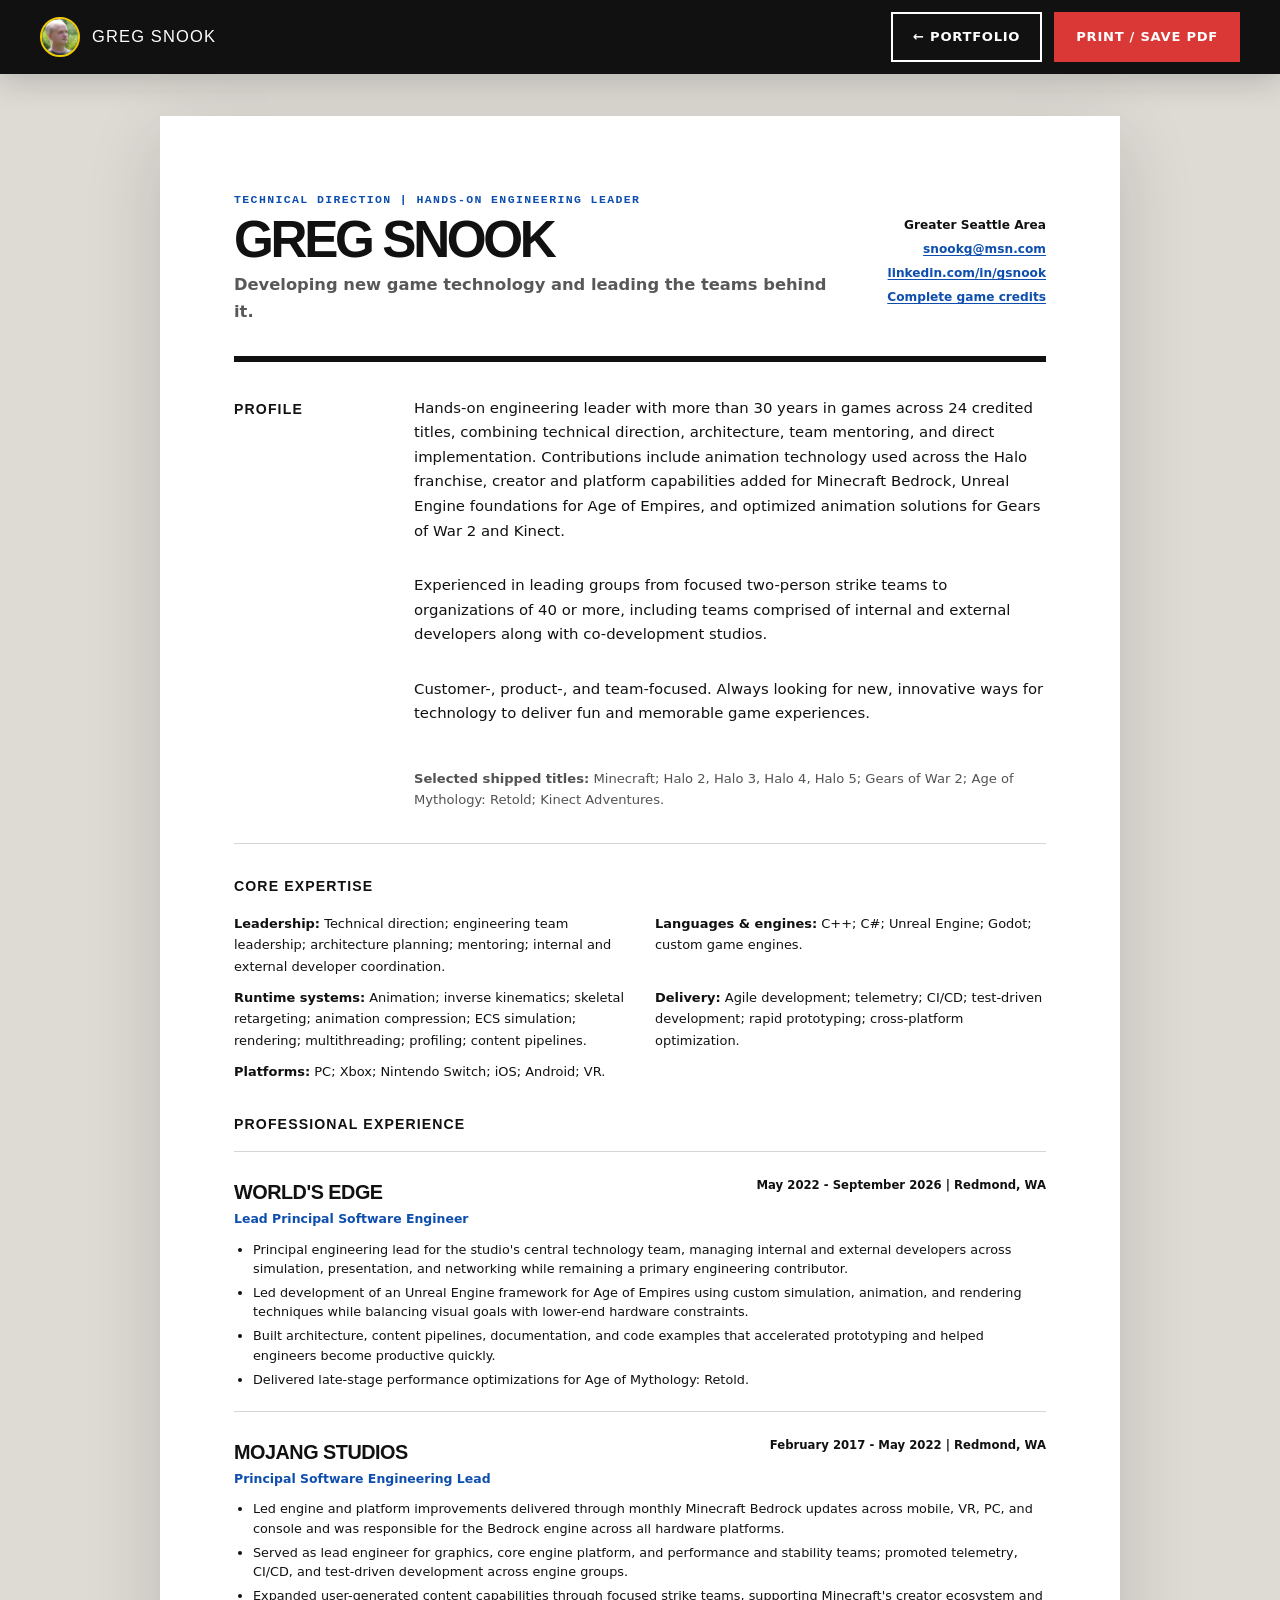
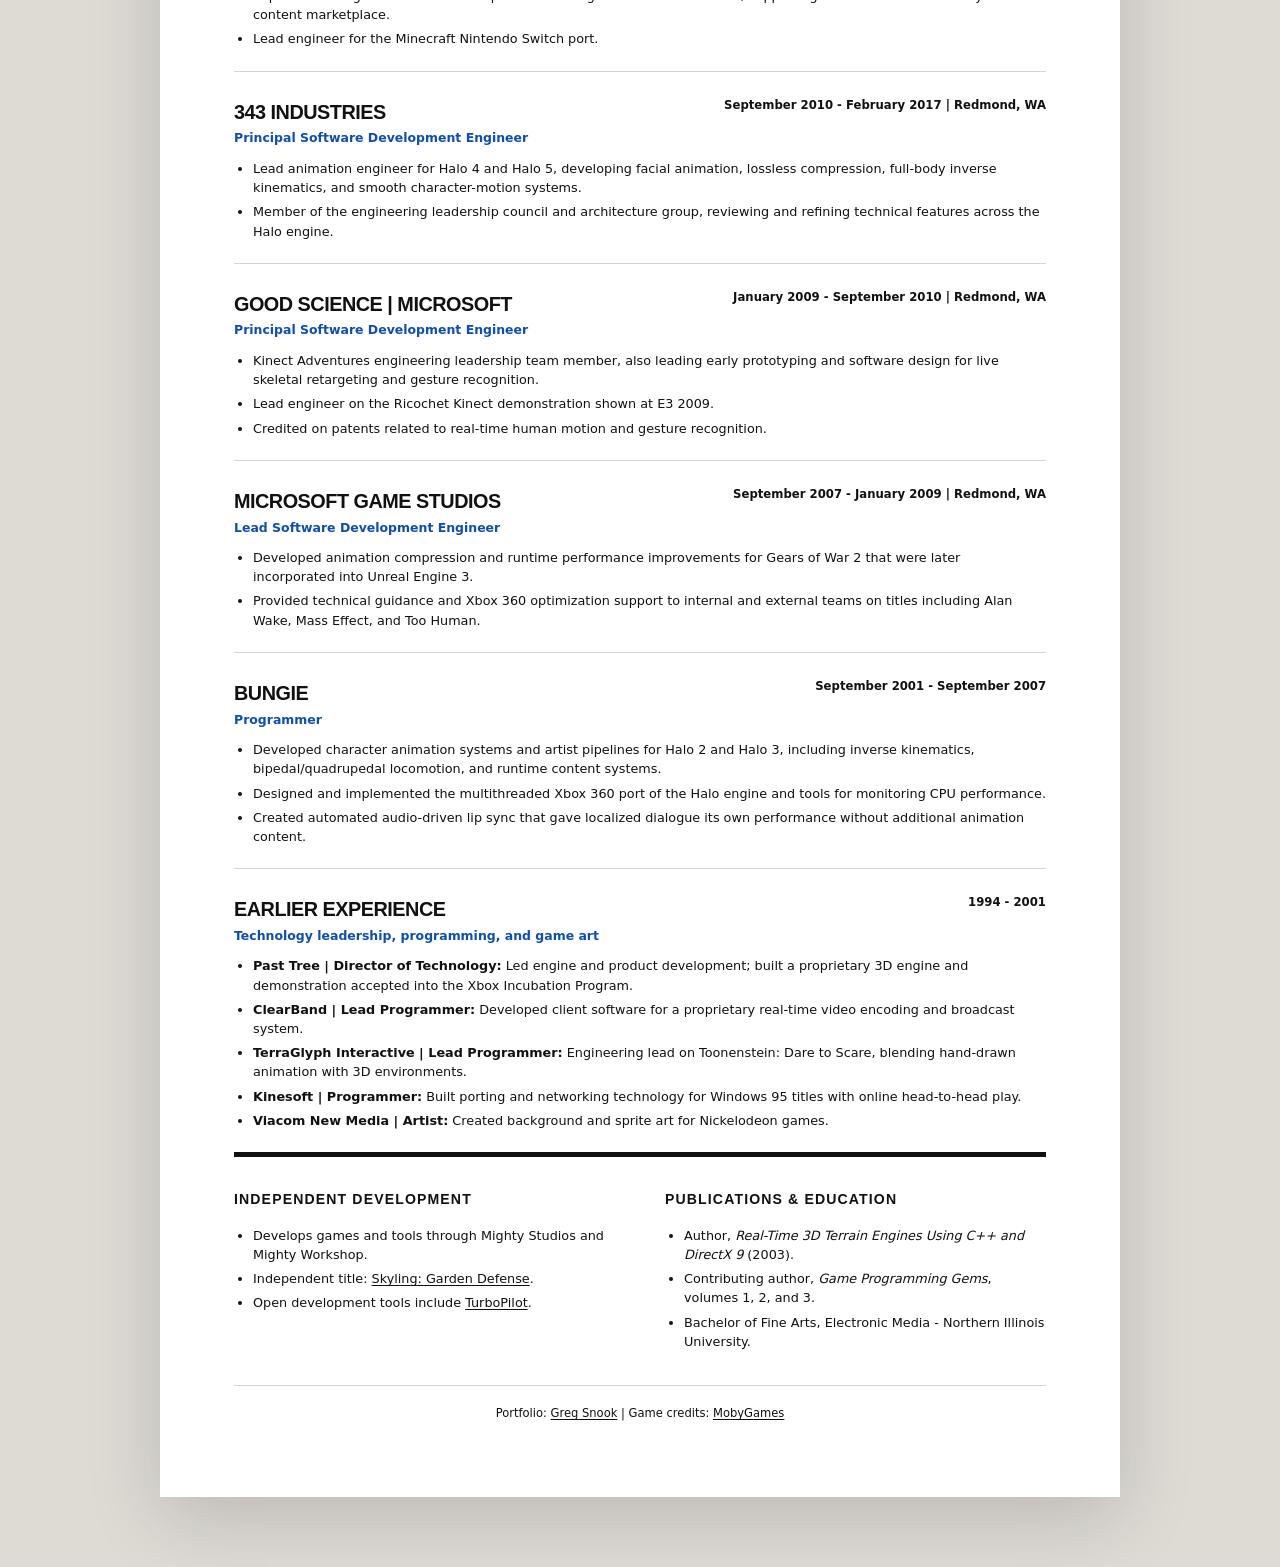
==== resume.html @ ca6e55ef "updated resume" ====
<!doctype html>
<html lang="en">
<head>
  <meta charset="utf-8">
  <meta name="viewport" content="width=device-width, initial-scale=1">
  <meta name="description" content="Resume for Greg Snook, a hands-on game technology leader specializing in technical direction, engine architecture, and cross-platform delivery.">
  <meta name="theme-color" content="#111111">
  <title>Resume | Greg Snook</title>
  <link rel="icon" href="assets/gs-mark.svg" type="image/svg+xml">
  <link rel="stylesheet" href="styles.css">
  <script src="site.js" defer></script>
</head>
<body class="resume-body">
  <a class="skip-link" href="#resume-content">Skip to resume</a>

  <header class="resume-toolbar">
    <div class="shell resume-toolbar-inner">
      <a class="brand" href="index.html" aria-label="Return to Greg Snook portfolio">
        <span class="brand-portrait" aria-hidden="true">
          <img src="assets/portrait.jpg" alt="" width="400" height="400">
        </span>
        <span class="brand-name">Greg Snook</span>
      </a>
      <div class="resume-toolbar-actions">
        <a class="button button-secondary" href="index.html">← Portfolio</a>
        <button class="button button-primary" type="button" data-print>Print / save PDF</button>
      </div>
    </div>
  </header>

  <main class="resume-document" id="resume-content">
    <header class="resume-header">
      <div>
        <p class="resume-kicker">Technical Direction | Hands-on Engineering Leader</p>
        <h1>Greg Snook</h1>
        <p class="resume-headline">Developing new game technology and leading the teams behind it.</p>
      </div>
      <address class="resume-contact">
        <span>Greater Seattle Area</span>
        <a href="mailto:snookg@msn.com">snookg@msn.com</a>
        <a href="https://www.linkedin.com/in/gsnook/">linkedin.com/in/gsnook</a>
        <a href="https://www.mobygames.com/person/115690/greg-snook/">Complete game credits</a>
      </address>
    </header>

    <section class="resume-summary" aria-labelledby="resume-summary-title">
      <h2 id="resume-summary-title">Profile</h2>
      <p>
        Hands-on engineering leader with more than 30 years in games across 24 credited titles,
        combining technical direction, architecture, team mentoring, and direct implementation.
        Contributions include animation technology used across the Halo franchise, creator and
        platform capabilities added for Minecraft Bedrock, Unreal Engine foundations for Age of Empires,
        and optimized animation solutions for Gears of War 2 and Kinect.
      </p>
      <p>
        Experienced in leading groups from focused two-person strike teams to organizations of 40 or more,
        including teams comprised of internal and external developers along with co-development studios.
      </p>
      <p>
        Customer-, product-, and team-focused. Always looking for new, innovative ways for technology
        to deliver fun and memorable game experiences.
      </p>
      <p class="resume-selected-titles">
        <strong>Selected shipped titles:</strong> Minecraft; Halo 2, Halo 3, Halo 4, Halo 5;
        Gears of War 2; Age of Mythology: Retold; Kinect Adventures.
      </p>
    </section>

    <section class="resume-section" aria-labelledby="resume-expertise-title">
      <h2 id="resume-expertise-title">Core expertise</h2>
      <div class="resume-expertise">
        <p><strong>Leadership:</strong> Technical direction; engineering team leadership; architecture planning; mentoring; internal and external developer coordination.</p>
        <p><strong>Languages &amp; engines:</strong> C++; C#; Unreal Engine; Godot; custom game engines.</p>
        <p><strong>Runtime systems:</strong> Animation; inverse kinematics; skeletal retargeting; animation compression; ECS simulation; rendering; multithreading; profiling; content pipelines.</p>
        <p><strong>Delivery:</strong> Agile development; telemetry; CI/CD; test-driven development; rapid prototyping; cross-platform optimization.</p>
        <p><strong>Platforms:</strong> PC; Xbox; Nintendo Switch; iOS; Android; VR.</p>
      </div>
    </section>

    <section class="resume-section" aria-labelledby="resume-experience-title">
      <h2 id="resume-experience-title">Professional experience</h2>

      <article class="resume-role">
        <header>
          <div>
            <h3>World's Edge</h3>
            <p>Lead Principal Software Engineer</p>
          </div>
          <p class="resume-role-date">May 2022 - September 2026 | Redmond, WA</p>
        </header>
        <ul>
          <li>Principal engineering lead for the studio's central technology team, managing internal and external developers across simulation, presentation, and networking while remaining a primary engineering contributor.</li>
          <li>Led development of an Unreal Engine framework for Age of Empires using custom simulation, animation, and rendering techniques while balancing visual goals with lower-end hardware constraints.</li>
          <li>Built architecture, content pipelines, documentation, and code examples that accelerated prototyping and helped engineers become productive quickly.</li>
          <li>Delivered late-stage performance optimizations for Age of Mythology: Retold.</li>
        </ul>
      </article>

      <article class="resume-role">
        <header>
          <div>
            <h3>Mojang Studios</h3>
            <p>Principal Software Engineering Lead</p>
          </div>
          <p class="resume-role-date">February 2017 - May 2022 | Redmond, WA</p>
        </header>
        <ul>
          <li>Led engine and platform improvements delivered through monthly Minecraft Bedrock updates across mobile, VR, PC, and console and was responsible for the Bedrock engine across all hardware platforms.</li>
          <li>Served as lead engineer for graphics, core engine platform, and performance and stability teams; promoted telemetry, CI/CD, and test-driven development across engine groups.</li>
          <li>Expanded user-generated content capabilities through focused strike teams, supporting Minecraft's creator ecosystem and content marketplace.</li>
          <li>Lead engineer for the Minecraft Nintendo Switch port.</li>
        </ul>
      </article>

      <article class="resume-role">
        <header>
          <div>
            <h3>343 Industries</h3>
            <p>Principal Software Development Engineer</p>
          </div>
          <p class="resume-role-date">September 2010 - February 2017 | Redmond, WA</p>
        </header>
        <ul>
          <li>Lead animation engineer for Halo 4 and Halo 5, developing facial animation, lossless compression, full-body inverse kinematics, and smooth character-motion systems.</li>
          <li>Member of the engineering leadership council and architecture group, reviewing and refining technical features across the Halo engine.</li>
        </ul>
      </article>

      <article class="resume-role">
        <header>
          <div>
            <h3>Good Science | Microsoft</h3>
            <p>Principal Software Development Engineer</p>
          </div>
          <p class="resume-role-date">January 2009 - September 2010 | Redmond, WA</p>
        </header>
        <ul>
          <li>Kinect Adventures engineering leadership team member, also leading early prototyping and software design for live skeletal retargeting and gesture recognition.</li>
          <li>Lead engineer on the Ricochet Kinect demonstration shown at E3 2009.</li>
          <li>Credited on patents related to real-time human motion and gesture recognition.</li>
        </ul>
      </article>

      <article class="resume-role">
        <header>
          <div>
            <h3>Microsoft Game Studios</h3>
            <p>Lead Software Development Engineer</p>
          </div>
          <p class="resume-role-date">September 2007 - January 2009 | Redmond, WA</p>
        </header>
        <ul>
          <li>Developed animation compression and runtime performance improvements for Gears of War 2 that were later incorporated into Unreal Engine 3.</li>
          <li>Provided technical guidance and Xbox 360 optimization support to internal and external teams on titles including Alan Wake, Mass Effect, and Too Human.</li>
        </ul>
      </article>

      <article class="resume-role">
        <header>
          <div>
            <h3>Bungie</h3>
            <p>Programmer</p>
          </div>
          <p class="resume-role-date">September 2001 - September 2007</p>
        </header>
        <ul>
          <li>Developed character animation systems and artist pipelines for Halo 2 and Halo 3, including inverse kinematics, bipedal/quadrupedal locomotion, and runtime content systems.</li>
          <li>Designed and implemented the multithreaded Xbox 360 port of the Halo engine and tools for monitoring CPU performance.</li>
          <li>Created automated audio-driven lip sync that gave localized dialogue its own performance without additional animation content.</li>
        </ul>
      </article>

      <article class="resume-role resume-role-compact">
        <header>
          <div>
            <h3>Earlier experience</h3>
            <p>Technology leadership, programming, and game art</p>
          </div>
          <p class="resume-role-date">1994 - 2001</p>
        </header>
        <ul>
          <li><strong>Past Tree | Director of Technology:</strong> Led engine and product development; built a proprietary 3D engine and demonstration accepted into the Xbox Incubation Program.</li>
          <li><strong>ClearBand | Lead Programmer:</strong> Developed client software for a proprietary real-time video encoding and broadcast system.</li>
          <li><strong>TerraGlyph Interactive | Lead Programmer:</strong> Engineering lead on Toonenstein: Dare to Scare, blending hand-drawn animation with 3D environments.</li>
          <li><strong>Kinesoft | Programmer:</strong> Built porting and networking technology for Windows 95 titles with online head-to-head play.</li>
          <li><strong>Viacom New Media | Artist:</strong> Created background and sprite art for Nickelodeon games.</li>
        </ul>
      </article>
    </section>

    <section class="resume-section resume-two-column" aria-label="Independent work, publications, and education">
      <div>
        <h2>Independent development</h2>
        <ul>
          <li>Develops games and tools through Mighty Studios and Mighty Workshop.</li>
          <li>Independent title: <a href="https://store.steampowered.com/app/577160/Skyling_Garden_Defense/">Skyling: Garden Defense</a>.</li>
          <li>Open development tools include <a href="https://github.com/mighty-studios/TurboPilot">TurboPilot</a>.</li>
        </ul>
      </div>
      <div>
        <h2>Publications &amp; education</h2>
        <ul>
          <li>Author, <cite>Real-Time 3D Terrain Engines Using C++ and DirectX 9</cite> (2003).</li>
          <li>Contributing author, <cite>Game Programming Gems</cite>, volumes 1, 2, and 3.</li>
          <li>Bachelor of Fine Arts, Electronic Media - Northern Illinois University.</li>
        </ul>
      </div>
    </section>

    <footer class="resume-footer">
      <p>Portfolio: <a href="index.html">Greg Snook</a> | Game credits: <a href="https://www.mobygames.com/person/115690/greg-snook/">MobyGames</a></p>
    </footer>
  </main>
</body>
</html>
---- styles.css ----
:root {
  --ink: #111111;
  --ink-soft: #292929;
  --paper: #f7f2e8;
  --paper-deep: #ece4d7;
  --white: #ffffff;
  --blue: #1769e0;
  --blue-deep: #0d4eae;
  --red: #d93836;
  --red-deep: #ad2228;
  --yellow: #f3c900;
  --line: rgba(17, 17, 17, 0.18);
  --line-light: rgba(255, 255, 255, 0.2);
  --shadow: 0 22px 70px rgba(17, 17, 17, 0.16);
  --radius-sm: 8px;
  --radius-md: 18px;
  --radius-lg: 30px;
  --shell: min(1200px, calc(100% - 40px));
  --font-display: "Arial Black", "Arial Narrow", Arial, sans-serif;
  --font-body: Inter, ui-sans-serif, system-ui, -apple-system, BlinkMacSystemFont, "Segoe UI", sans-serif;
  --font-mono: "Cascadia Code", "Fira Code", Consolas, "Courier New", monospace;
}

*,
*::before,
*::after {
  box-sizing: border-box;
}

html {
  scroll-behavior: smooth;
}

body {
  margin: 0;
  background: var(--paper);
  color: var(--ink);
  font-family: var(--font-body);
  font-size: 16px;
  line-height: 1.65;
  text-rendering: optimizeLegibility;
  -webkit-font-smoothing: antialiased;
}

section[id] {
  scroll-margin-top: 78px;
}

body::selection {
  background: var(--yellow);
  color: var(--ink);
}

img,
svg {
  display: block;
  max-width: 100%;
}

a {
  color: inherit;
  text-decoration-thickness: 0.08em;
  text-underline-offset: 0.18em;
}

button,
input,
textarea,
select {
  font: inherit;
}

button,
a {
  -webkit-tap-highlight-color: transparent;
}

:focus-visible {
  outline: 3px solid var(--yellow);
  outline-offset: 4px;
}

h1,
h2,
h3,
p {
  margin-top: 0;
}

h1,
h2,
h3 {
  text-wrap: balance;
}

.shell {
  width: var(--shell);
  margin-inline: auto;
}

.sr-only {
  position: absolute;
  width: 1px;
  height: 1px;
  padding: 0;
  margin: -1px;
  overflow: hidden;
  clip: rect(0, 0, 0, 0);
  white-space: nowrap;
  border: 0;
}

.skip-link {
  position: fixed;
  z-index: 1000;
  top: 12px;
  left: 12px;
  padding: 10px 16px;
  background: var(--yellow);
  color: var(--ink);
  font-weight: 800;
  transform: translateY(-160%);
  transition: transform 160ms ease;
}

.skip-link:focus {
  transform: translateY(0);
}

.site-header {
  position: sticky;
  z-index: 100;
  top: 0;
  border-bottom: 1px solid rgba(255, 255, 255, 0.12);
  background: rgba(17, 17, 17, 0.94);
  color: var(--white);
  backdrop-filter: blur(14px);
}

.header-inner,
.resume-toolbar-inner {
  min-height: 74px;
  display: flex;
  align-items: center;
  justify-content: space-between;
  gap: 28px;
}

.brand {
  display: inline-flex;
  align-items: center;
  gap: 12px;
  color: inherit;
  text-decoration: none;
}

.brand-portrait {
  width: 40px;
  height: 40px;
  overflow: hidden;
  border: 2px solid var(--yellow);
  border-radius: 50%;
  background: #456f37;
  flex: 0 0 auto;
}

.brand-portrait img {
  width: 100%;
  height: 100%;
  object-fit: cover;
  transform: scale(1.32);
  transform-origin: 62% 32%;
}

.brand-name {
  font-family: var(--font-display);
  font-size: 1.03rem;
  letter-spacing: 0.07em;
  text-transform: uppercase;
}

.site-nav {
  display: flex;
  align-items: center;
  gap: clamp(18px, 2.2vw, 32px);
}

.site-nav a {
  position: relative;
  color: rgba(255, 255, 255, 0.82);
  font-size: 0.81rem;
  font-weight: 800;
  letter-spacing: 0.05em;
  text-decoration: none;
  text-transform: uppercase;
}

.site-nav > a:not(.nav-contact)::after {
  position: absolute;
  right: 0;
  bottom: -7px;
  left: 0;
  height: 2px;
  background: var(--yellow);
  content: "";
  transform: scaleX(0);
  transform-origin: left;
  transition: transform 180ms ease;
}

.site-nav > a:hover {
  color: var(--white);
}

.site-nav > a:hover::after {
  transform: scaleX(1);
}

.site-nav .nav-contact {
  padding: 10px 14px;
  border: 2px solid var(--yellow);
  color: var(--white);
}

.site-nav .nav-contact:hover {
  background: var(--yellow);
  color: var(--ink);
}

.nav-toggle {
  display: none;
  width: 44px;
  height: 44px;
  padding: 10px;
  border: 0;
  background: transparent;
  color: var(--white);
  cursor: pointer;
  flex-direction: column;
  justify-content: center;
  gap: 5px;
}

.nav-toggle span:not(.sr-only) {
  display: block;
  width: 24px;
  height: 2px;
  background: currentColor;
  transition: transform 180ms ease, opacity 180ms ease;
}

.nav-toggle[aria-expanded="true"] span:nth-of-type(2) {
  transform: translateY(7px) rotate(45deg);
}

.nav-toggle[aria-expanded="true"] span:nth-of-type(3) {
  opacity: 0;
}

.nav-toggle[aria-expanded="true"] span:nth-of-type(4) {
  transform: translateY(-7px) rotate(-45deg);
}

.hero {
  position: relative;
  overflow: hidden;
  padding: clamp(76px, 9vw, 132px) 0 0;
  background: var(--paper);
}

.hero-grid {
  position: absolute;
  inset: 0;
  pointer-events: none;
  background-image:
    linear-gradient(rgba(17, 17, 17, 0.045) 1px, transparent 1px),
    linear-gradient(90deg, rgba(17, 17, 17, 0.045) 1px, transparent 1px);
  background-size: 40px 40px;
  mask-image: linear-gradient(to bottom, black 0%, black 64%, transparent 94%);
}

.hero::before {
  position: absolute;
  top: 64px;
  right: -90px;
  width: 300px;
  height: 300px;
  border: 56px solid var(--yellow);
  border-radius: 50%;
  content: "";
  opacity: 0.54;
  transform: rotate(-12deg);
}

.hero-layout {
  position: relative;
  display: grid;
  grid-template-columns: minmax(0, 1.02fr) minmax(430px, 0.98fr);
  align-items: center;
  gap: clamp(48px, 7vw, 100px);
}

.hero-copy {
  position: relative;
  z-index: 2;
}

.eyebrow,
.kicker {
  display: flex;
  align-items: center;
  gap: 11px;
  margin-bottom: 20px;
  font-size: 0.78rem;
  font-family: var(--font-mono);
  font-weight: 900;
  letter-spacing: 0.15em;
  line-height: 1.2;
  text-transform: uppercase;
}

.eyebrow span {
  width: 42px;
  height: 5px;
  background: linear-gradient(90deg, var(--red) 0 33%, var(--yellow) 33% 66%, var(--blue) 66%);
}

.hero h1 {
  max-width: 760px;
  margin-bottom: 27px;
  font-family: var(--font-body);
  font-size: clamp(2.45rem, 3.5vw, 3.7rem);
  font-weight: 780;
  letter-spacing: -0.035em;
  line-height: 1.06;
}

.hero-lede {
  max-width: 680px;
  margin-bottom: 33px;
  color: var(--ink-soft);
  font-size: clamp(1.05rem, 1.55vw, 1.3rem);
  line-height: 1.62;
}

.hero-actions,
.contact-actions,
.resume-toolbar-actions {
  display: flex;
  flex-wrap: wrap;
  gap: 12px;
}

.button {
  display: inline-flex;
  min-height: 50px;
  align-items: center;
  justify-content: center;
  gap: 12px;
  padding: 12px 20px;
  border: 2px solid transparent;
  border-radius: 0;
  font-size: 0.82rem;
  font-weight: 900;
  letter-spacing: 0.055em;
  line-height: 1.2;
  text-decoration: none;
  text-transform: uppercase;
  cursor: pointer;
  transition: transform 160ms ease, box-shadow 160ms ease, background-color 160ms ease, color 160ms ease;
}

.button:hover {
  transform: translateY(-3px);
}

.button-primary {
  background: var(--red);
  color: var(--white);
  box-shadow: 7px 7px 0 var(--ink);
}

.button-primary:hover {
  background: var(--red-deep);
  box-shadow: 4px 4px 0 var(--ink);
}

.button-secondary {
  border-color: var(--ink);
  background: transparent;
  color: var(--ink);
}

.button-secondary:hover {
  background: var(--ink);
  color: var(--white);
}

.button-dark {
  background: var(--ink);
  color: var(--white);
  box-shadow: 6px 6px 0 var(--yellow);
}

.button-dark:hover {
  background: var(--blue);
}

.button-yellow {
  background: var(--yellow);
  color: var(--ink);
  box-shadow: 6px 6px 0 var(--white);
}

.button-yellow:hover {
  background: var(--white);
}

.button-outline-light {
  border-color: var(--white);
  background: transparent;
  color: var(--white);
}

.button-outline-light:hover {
  background: var(--white);
  color: var(--ink);
}

.hero-focus {
  display: flex;
  align-items: center;
  gap: 10px;
  margin: 29px 0 0;
  color: rgba(17, 17, 17, 0.72);
  font-size: 0.84rem;
  font-weight: 700;
}

.status-dot {
  width: 10px;
  height: 10px;
  border: 2px solid var(--paper);
  border-radius: 50%;
  background: var(--blue);
  box-shadow: 0 0 0 2px var(--blue);
}

.hero-visual {
  position: relative;
  z-index: 1;
  filter: drop-shadow(24px 28px 0 rgba(23, 105, 224, 0.19));
}

.hero-collage {
  aspect-ratio: 16 / 9;
  overflow: hidden;
  border: 10px solid var(--ink);
  border-radius: 24px;
  background: var(--ink);
}

.hero-collage img {
  width: 100%;
  height: 100%;
  object-fit: cover;
}

.proof-grid {
  position: relative;
  display: grid;
  margin-top: clamp(70px, 9vw, 124px);
  border-top: 3px solid var(--ink);
  border-right: 1px solid var(--line);
  border-left: 1px solid var(--line);
  grid-template-columns: repeat(4, 1fr);
}

.proof-item {
  min-height: 150px;
  padding: 28px clamp(18px, 2.2vw, 32px);
  border-right: 1px solid var(--line);
  background: rgba(247, 242, 232, 0.86);
}

.proof-item:last-child {
  border-right: 0;
}

.proof-item strong {
  display: block;
  margin-bottom: 5px;
  font-family: var(--font-display);
  font-size: clamp(1.8rem, 3.1vw, 3rem);
  letter-spacing: -0.04em;
  line-height: 1.02;
}

.proof-item span {
  color: rgba(17, 17, 17, 0.63);
  font-size: 0.76rem;
  font-weight: 900;
  letter-spacing: 0.11em;
  text-transform: uppercase;
}

.franchise-strip {
  overflow: hidden;
  border-top: 1px solid var(--line-light);
  border-bottom: 1px solid var(--line-light);
  background: var(--ink);
  color: var(--white);
}

.franchise-strip .shell {
  display: grid;
  min-height: 112px;
  grid-template-columns: 180px 1fr;
  align-items: center;
  gap: 34px;
}

.franchise-strip p {
  margin: 0;
  color: rgba(255, 255, 255, 0.53);
  font-size: 0.72rem;
  font-weight: 900;
  letter-spacing: 0.14em;
  text-transform: uppercase;
}

.franchise-list {
  display: flex;
  flex-wrap: wrap;
  align-items: center;
  justify-content: space-between;
  gap: 18px 28px;
}

.franchise-list span {
  position: relative;
  font-family: var(--font-display);
  font-size: clamp(1.08rem, 1.8vw, 1.55rem);
  letter-spacing: -0.025em;
  line-height: 1;
  text-transform: uppercase;
}

.franchise-list span:not(:last-child)::after {
  position: absolute;
  top: 50%;
  right: -18px;
  width: 7px;
  height: 7px;
  background: var(--yellow);
  content: "";
  transform: translate(50%, -50%) rotate(45deg);
}

.title-gallery {
  padding: clamp(78px, 9vw, 124px) 0;
  background: var(--white);
}

.gallery-heading {
  display: grid;
  margin-bottom: 42px;
  grid-template-columns: minmax(0, 1fr) minmax(280px, 0.7fr);
  align-items: end;
  column-gap: clamp(40px, 8vw, 110px);
  row-gap: 18px;
}

.gallery-heading .kicker {
  grid-column: 1 / -1;
  margin-bottom: 0;
}

.gallery-heading h2 {
  margin-bottom: 0;
  font-family: var(--font-body);
  font-size: clamp(2.2rem, 3.6vw, 3.65rem);
  font-weight: 820;
  letter-spacing: -0.045em;
  line-height: 1.04;
}

.gallery-heading > p {
  margin-bottom: 4px;
  color: rgba(17, 17, 17, 0.66);
  font-size: 0.98rem;
}

.credit-grid {
  display: grid;
  grid-template-columns: repeat(12, minmax(0, 1fr));
  gap: 20px;
}

.credit-card {
  --card-accent: var(--blue);
  grid-column: span 3;
  border-top: 6px solid var(--card-accent);
  background: var(--ink);
  color: var(--white);
}

.credit-card:nth-child(1),
.credit-card:nth-child(2) {
  grid-column: span 6;
}

.credit-card:nth-child(1),
.credit-card:nth-child(4) {
  --card-accent: var(--red);
}

.credit-card:nth-child(2),
.credit-card:nth-child(5) {
  --card-accent: var(--yellow);
}

.credit-card-button {
  display: block;
  width: 100%;
  height: 100%;
  padding: 0;
  border: 0;
  background: transparent;
  color: inherit;
  font: inherit;
  text-align: left;
  cursor: pointer;
}

.credit-image {
  position: relative;
  display: block;
  aspect-ratio: 16 / 9;
  overflow: hidden;
  background: var(--ink-soft);
}

.credit-image img {
  width: 100%;
  height: 100%;
  object-fit: cover;
  transition: transform 260ms ease, filter 260ms ease, opacity 220ms ease;
}

.credit-video {
  position: absolute;
  z-index: 1;
  inset: 0;
  width: 100%;
  height: 100%;
  border: 0;
  background: var(--ink);
  filter: saturate(0.9) contrast(1.04) brightness(0.9);
  object-fit: cover;
  opacity: 0;
  pointer-events: none;
  transition: opacity 240ms ease;
}

.credit-image::after {
  position: absolute;
  z-index: 2;
  right: 0;
  bottom: 0;
  left: 0;
  height: 64%;
  background: linear-gradient(to top, rgba(8, 11, 15, 0.92), transparent);
  content: "";
  pointer-events: none;
}

.credit-card.is-previewing .credit-video {
  opacity: 1;
}

.credit-index {
  position: absolute;
  z-index: 4;
  top: 14px;
  left: 14px;
  min-width: 34px;
  padding: 5px 8px;
  background: var(--card-accent);
  color: var(--ink);
  font-family: var(--font-mono);
  font-size: 0.67rem;
  font-weight: 900;
  text-align: center;
}

.credit-motion {
  position: absolute;
  z-index: 4;
  top: 14px;
  right: 14px;
  display: none;
  align-items: center;
  gap: 7px;
  padding: 6px 9px;
  background: rgba(17, 17, 17, 0.82);
  color: var(--white);
  font-family: var(--font-mono);
  font-size: 0.58rem;
  font-weight: 900;
  letter-spacing: 0.08em;
  line-height: 1;
  text-transform: uppercase;
}

.credit-highlights {
  position: absolute;
  z-index: 3;
  right: 12px;
  bottom: 12px;
  left: 12px;
  display: flex;
  align-items: flex-end;
  flex-wrap: wrap;
  gap: 6px;
  pointer-events: none;
}

.credit-highlights > span {
  padding: 5px 7px;
  border-left: 3px solid var(--card-accent);
  background: rgba(17, 17, 17, 0.84);
  color: var(--white);
  font-family: var(--font-mono);
  font-size: 0.53rem;
  font-weight: 900;
  letter-spacing: 0.055em;
  line-height: 1.25;
  text-transform: uppercase;
}

.has-motion-previews .credit-motion {
  display: flex;
}

.credit-motion > span {
  width: 7px;
  height: 7px;
  border-radius: 50%;
  background: var(--card-accent);
}

.credit-card.is-previewing .credit-motion > span {
  animation: preview-pulse 1.4s ease-in-out infinite;
}

.credit-card.preview-unavailable .credit-motion {
  display: none;
}

@keyframes preview-pulse {
  50% {
    opacity: 0.4;
    transform: scale(0.65);
  }
}

.credit-card:hover .credit-image img {
  filter: saturate(1.08);
  transform: scale(1.025);
}

.credit-card-button:focus-visible {
  outline: 4px solid var(--yellow);
  outline-offset: 4px;
}

.credit-caption {
  display: block;
  min-height: 126px;
  padding: 20px 22px 22px;
}

.credit-caption::after {
  display: block;
  width: fit-content;
  margin-top: 16px;
  padding-top: 7px;
  border-top: 2px solid var(--card-accent);
  color: rgba(255, 255, 255, 0.82);
  content: "View project details";
  font-family: var(--font-mono);
  font-size: 0.59rem;
  font-weight: 900;
  letter-spacing: 0.08em;
  line-height: 1;
  text-transform: uppercase;
}

.credit-title {
  display: block;
  margin-bottom: 7px;
  font-family: var(--font-body);
  font-size: clamp(1.25rem, 2vw, 1.75rem);
  font-weight: 820;
  letter-spacing: -0.035em;
  line-height: 1.08;
}

.credit-role {
  display: block;
  color: rgba(255, 255, 255, 0.66);
  font-size: 0.77rem;
  font-weight: 700;
  line-height: 1.45;
}

.media-note {
  max-width: 920px;
  margin: 30px 0 0;
  color: rgba(17, 17, 17, 0.56);
  font-size: 0.72rem;
  line-height: 1.55;
}

html.dialog-open {
  overflow: hidden;
}

.project-dialog {
  --dialog-accent: var(--blue);
  width: min(1040px, calc(100vw - 32px));
  max-width: none;
  max-height: calc(100dvh - 32px);
  margin: auto;
  padding: 0;
  border: 0;
  background: var(--white);
  color: var(--ink);
  box-shadow: 0 28px 90px rgba(0, 0, 0, 0.4);
  overflow: auto;
}

.project-dialog[data-accent="red"] {
  --dialog-accent: var(--red);
}

.project-dialog[data-accent="yellow"] {
  --dialog-accent: var(--yellow);
}

.project-dialog::backdrop {
  background: rgba(8, 11, 15, 0.82);
  backdrop-filter: blur(5px);
}

.project-dialog-panel {
  min-height: 100%;
  border-top: 8px solid var(--dialog-accent);
}

.project-dialog-header {
  position: sticky;
  z-index: 2;
  top: 0;
  display: flex;
  padding: 27px 30px 24px;
  border-bottom: 1px solid var(--line);
  background: rgba(255, 255, 255, 0.96);
  align-items: flex-start;
  justify-content: space-between;
  gap: 24px;
  backdrop-filter: blur(10px);
}

.project-dialog-kicker {
  margin: 0 0 7px;
  color: rgba(17, 17, 17, 0.56);
  font-family: var(--font-mono);
  font-size: 0.66rem;
  font-weight: 900;
  letter-spacing: 0.1em;
  line-height: 1.25;
  text-transform: uppercase;
}

.project-dialog h2 {
  margin: 0;
  font-family: var(--font-body);
  font-size: clamp(1.85rem, 4vw, 3rem);
  font-weight: 850;
  letter-spacing: -0.045em;
  line-height: 0.98;
}

.project-dialog-close {
  display: grid;
  width: 44px;
  height: 44px;
  padding: 0;
  border: 2px solid var(--ink);
  background: var(--ink);
  color: var(--white);
  font: inherit;
  flex: 0 0 auto;
  cursor: pointer;
  place-items: center;
}

.project-dialog-close span {
  display: block;
  margin-top: -3px;
  font-size: 2rem;
  font-weight: 400;
  line-height: 1;
}

.project-dialog-close:hover {
  border-color: var(--dialog-accent);
  background: var(--dialog-accent);
  color: var(--ink);
}

.project-dialog-close:focus-visible {
  outline: 4px solid var(--blue);
  outline-offset: 3px;
}

.project-dialog-layout {
  display: grid;
  padding: 34px 30px 38px;
  grid-template-columns: minmax(240px, 0.72fr) minmax(0, 1.28fr);
  gap: clamp(30px, 5vw, 58px);
}

.project-dialog-context img {
  display: block;
  width: 100%;
  height: auto;
  border-bottom: 5px solid var(--dialog-accent);
  aspect-ratio: 16 / 9;
  object-fit: cover;
}

.project-dialog-facts {
  margin: 0;
}

.project-dialog-facts > div {
  display: grid;
  padding: 12px 0;
  border-bottom: 1px solid var(--line);
  grid-template-columns: 82px 1fr;
  gap: 14px;
}

.project-dialog-facts dt {
  color: rgba(17, 17, 17, 0.52);
  font-family: var(--font-mono);
  font-size: 0.63rem;
  font-weight: 900;
  letter-spacing: 0.07em;
  text-transform: uppercase;
}

.project-dialog-facts dd {
  margin: 0;
  font-size: 0.82rem;
  font-weight: 750;
  line-height: 1.4;
}

.project-dialog-summary {
  margin: 0 0 28px;
  font-size: clamp(1.05rem, 1.7vw, 1.27rem);
  font-weight: 650;
  line-height: 1.55;
}

.project-dialog-copy h3 {
  margin: 0 0 13px;
  font-family: var(--font-mono);
  font-size: 0.68rem;
  font-weight: 900;
  letter-spacing: 0.1em;
  text-transform: uppercase;
}

.project-dialog-copy ul {
  display: grid;
  margin: 0;
  padding-left: 1.2em;
  gap: 10px;
}

.project-dialog-copy li {
  padding-left: 4px;
  color: rgba(17, 17, 17, 0.75);
  font-size: 0.9rem;
  line-height: 1.55;
}

.project-dialog-copy li::marker {
  color: var(--dialog-accent);
}

.section {
  padding: clamp(88px, 11vw, 160px) 0;
}

.section-heading {
  display: grid;
  margin-bottom: clamp(46px, 6vw, 78px);
  grid-template-columns: minmax(0, 1.25fr) minmax(280px, 0.75fr);
  column-gap: clamp(45px, 8vw, 120px);
}

.section-heading .kicker {
  grid-column: 1 / -1;
}

.kicker {
  color: var(--red-deep);
}

.kicker::before {
  width: 9px;
  height: 9px;
  background: currentColor;
  content: "";
  transform: rotate(45deg);
}

.kicker-light {
  color: var(--yellow);
}

.section-heading h2,
.leadership-intro h2,
.experience-heading h2,
.independent-copy h2,
.contact h2 {
  margin-bottom: 0;
  font-family: var(--font-body);
  font-size: clamp(2.2rem, 3.6vw, 3.65rem);
  font-weight: 820;
  letter-spacing: -0.045em;
  line-height: 1.04;
}

.section-heading > p:last-child,
.leadership-intro > p:last-child,
.experience-heading > p,
.independent-copy > p:last-child {
  align-self: end;
  margin-bottom: 3px;
  color: rgba(17, 17, 17, 0.68);
  font-size: clamp(1rem, 1.3vw, 1.18rem);
  line-height: 1.65;
}

.section-leadership {
  position: relative;
  overflow: hidden;
  background: var(--ink);
  color: var(--white);
}

.section-leadership::before {
  position: absolute;
  top: -100px;
  left: -90px;
  width: 310px;
  height: 310px;
  border: 52px solid var(--blue);
  border-radius: 50%;
  content: "";
  opacity: 0.65;
}

.section-leadership::after {
  position: absolute;
  right: -90px;
  bottom: -110px;
  width: 280px;
  height: 280px;
  background: var(--red);
  content: "";
  opacity: 0.9;
  transform: rotate(14deg);
}

.section-leadership .shell {
  position: relative;
  z-index: 1;
}

.leadership-intro {
  max-width: 900px;
  margin-bottom: clamp(56px, 8vw, 100px);
}

.leadership-intro h2 {
  margin-bottom: 30px;
}

.leadership-intro > p:last-child {
  max-width: 690px;
  color: rgba(255, 255, 255, 0.67);
}

.leadership-grid {
  display: grid;
  border-top: 1px solid var(--line-light);
  border-left: 1px solid var(--line-light);
  grid-template-columns: repeat(4, 1fr);
}

.leadership-card {
  min-height: 320px;
  padding: 31px 28px;
  border-right: 1px solid var(--line-light);
  border-bottom: 1px solid var(--line-light);
}

.leadership-number {
  display: block;
  margin-bottom: 72px;
  color: var(--yellow);
  font-family: var(--font-display);
  font-size: 0.9rem;
}

.leadership-card h3 {
  margin-bottom: 17px;
  font-family: var(--font-display);
  font-size: clamp(1.45rem, 2.2vw, 2rem);
  letter-spacing: -0.035em;
  line-height: 1.05;
  text-transform: uppercase;
}

.leadership-card p {
  margin-bottom: 0;
  color: rgba(255, 255, 255, 0.63);
  font-size: 0.9rem;
}

.leadership-note {
  display: grid;
  max-width: 990px;
  margin: clamp(56px, 7vw, 90px) 0 0 auto;
  padding: 28px 30px;
  border-top: 1px solid var(--line-light);
  border-bottom: 1px solid var(--line-light);
  grid-template-columns: 180px 1fr;
  gap: 34px;
}

.leadership-note > span {
  display: block;
  color: var(--yellow);
  font-family: var(--font-mono);
  font-size: 0.7rem;
  font-weight: 800;
  letter-spacing: 0.12em;
  text-transform: uppercase;
}

.leadership-note p {
  margin-bottom: 0;
  color: rgba(255, 255, 255, 0.76);
  font-size: clamp(1rem, 1.35vw, 1.16rem);
  line-height: 1.65;
}

.section-experience {
  background: var(--white);
}

.experience-layout {
  display: grid;
  grid-template-columns: minmax(300px, 0.82fr) minmax(0, 1.18fr);
  gap: clamp(60px, 9vw, 140px);
}

.experience-heading {
  position: sticky;
  top: 124px;
  align-self: start;
}

.experience-heading h2 {
  margin-bottom: 29px;
}

.experience-heading > p {
  margin-bottom: 30px;
}

.timeline {
  position: relative;
  margin: 0;
  padding: 0 0 0 34px;
  list-style: none;
}

.timeline::before {
  position: absolute;
  top: 13px;
  bottom: 13px;
  left: 6px;
  width: 2px;
  background: var(--line);
  content: "";
}

.timeline-item {
  position: relative;
  display: grid;
  min-height: 180px;
  padding: 0 0 46px 18px;
  grid-template-columns: 118px 1fr;
  gap: 23px;
}

.timeline-item::before {
  position: absolute;
  top: 10px;
  left: -34px;
  width: 14px;
  height: 14px;
  border: 3px solid var(--white);
  background: var(--blue);
  box-shadow: 0 0 0 2px var(--blue);
  content: "";
  transform: rotate(45deg);
}

.timeline-item:nth-child(3n + 2)::before {
  background: var(--red);
  box-shadow: 0 0 0 2px var(--red);
}

.timeline-item:nth-child(3n)::before {
  background: var(--yellow);
  box-shadow: 0 0 0 2px var(--yellow);
}

.timeline-date {
  padding-top: 2px;
  font-size: 0.74rem;
  font-weight: 900;
  letter-spacing: 0.08em;
  text-transform: uppercase;
}

.timeline-company {
  margin-bottom: 5px;
  color: var(--blue-deep);
  font-family: var(--font-mono);
  font-size: 0.72rem;
  font-weight: 900;
  letter-spacing: 0.1em;
  text-transform: uppercase;
}

.timeline-content h3 {
  margin-bottom: 10px;
  font-family: var(--font-display);
  font-size: clamp(1.5rem, 2.5vw, 2.2rem);
  letter-spacing: -0.035em;
  line-height: 1.08;
  text-transform: uppercase;
}

.timeline-content > p:last-child {
  margin-bottom: 0;
  color: rgba(17, 17, 17, 0.63);
}

.section-depth {
  background:
    linear-gradient(90deg, transparent 0 50%, rgba(17, 17, 17, 0.035) 50%),
    var(--paper);
  background-size: 80px 100%;
}

.section-heading-wide {
  max-width: 1050px;
  display: block;
}

.section-heading-wide h2 {
  max-width: 1000px;
}

.expertise-grid {
  display: grid;
  margin-bottom: 22px;
  grid-template-columns: repeat(2, minmax(0, 1fr));
  gap: 22px;
}

.expertise-card {
  min-height: 285px;
  padding: clamp(30px, 4vw, 48px);
  border: 2px solid var(--ink);
  background: var(--paper);
  box-shadow: 9px 9px 0 var(--ink);
}

.expertise-card:nth-child(2) {
  box-shadow: 9px 9px 0 var(--blue);
}

.expertise-card:nth-child(3) {
  box-shadow: 9px 9px 0 var(--red);
}

.expertise-card:nth-child(4) {
  box-shadow: 9px 9px 0 var(--yellow);
}

.expertise-card h3 {
  margin-bottom: 50px;
  font-family: var(--font-display);
  font-size: clamp(1.5rem, 2.8vw, 2.35rem);
  letter-spacing: -0.035em;
  text-transform: uppercase;
}

.tag-list {
  display: flex;
  flex-wrap: wrap;
  gap: 8px;
  margin: 0;
  padding: 0;
  list-style: none;
}

.tag-list li {
  padding: 5px 9px;
  border: 1px solid var(--ink);
  background: var(--white);
  font-size: 0.72rem;
  font-weight: 800;
}

.credentials-grid {
  display: grid;
  margin-top: 38px;
  border-top: 1px solid var(--line);
  border-left: 1px solid var(--line);
  grid-template-columns: repeat(4, 1fr);
}

.credential-card {
  min-height: 220px;
  padding: 28px 24px;
  border-right: 1px solid var(--line);
  border-bottom: 1px solid var(--line);
}

.credential-type {
  margin-bottom: 45px;
  color: var(--red-deep);
  font-family: var(--font-mono);
  font-size: 0.69rem;
  font-weight: 900;
  letter-spacing: 0.12em;
  text-transform: uppercase;
}

.credential-card h3 {
  margin-bottom: 12px;
  font-family: var(--font-display);
  font-size: 1.25rem;
  letter-spacing: -0.025em;
  line-height: 1.15;
  text-transform: uppercase;
}

.credential-card p:last-child {
  margin-bottom: 0;
  color: rgba(17, 17, 17, 0.6);
  font-size: 0.82rem;
}

.section-independent {
  overflow: hidden;
  background: var(--yellow);
}

.independent-layout {
  display: grid;
  grid-template-columns: minmax(300px, 0.72fr) minmax(0, 1.28fr);
  gap: clamp(60px, 10vw, 150px);
}

.independent-copy h2 {
  margin-bottom: 28px;
}

.independent-copy > p:last-child {
  color: rgba(17, 17, 17, 0.73);
}

.independent-links {
  display: grid;
  grid-template-columns: repeat(2, minmax(0, 1fr));
  gap: 14px;
}

.independent-card {
  position: relative;
  display: flex;
  min-height: 170px;
  padding: 24px;
  border: 2px solid var(--ink);
  background: var(--paper);
  color: var(--ink);
  flex-direction: column;
  justify-content: flex-start;
  gap: 12px;
  text-decoration: none;
  transition: transform 170ms ease, box-shadow 170ms ease, background-color 170ms ease, color 170ms ease;
}

.independent-card:hover {
  background: var(--blue);
  color: var(--white);
  box-shadow: 7px 7px 0 var(--ink);
  transform: translate(-4px, -4px);
}

.independent-label {
  font-family: var(--font-mono);
  font-size: 0.66rem;
  font-weight: 900;
  letter-spacing: 0.1em;
  text-transform: uppercase;
}

.independent-card strong {
  max-width: 90%;
  margin-top: auto;
  font-family: var(--font-display);
  font-size: clamp(1.35rem, 2.5vw, 2rem);
  letter-spacing: -0.035em;
  line-height: 1.05;
  text-transform: uppercase;
}

.independent-description {
  max-width: 88%;
  color: rgba(17, 17, 17, 0.65);
  font-size: 0.73rem;
  font-weight: 700;
  line-height: 1.35;
}

.independent-card:hover .independent-description {
  color: rgba(255, 255, 255, 0.75);
}

.independent-card > span:last-child {
  position: absolute;
  top: 20px;
  right: 22px;
  font-size: 1.4rem;
}

.independent-card-wide {
  grid-column: 1 / -1;
}

.contact {
  padding: clamp(76px, 9vw, 125px) 0;
  background: var(--blue);
  color: var(--white);
}

.contact-inner {
  display: grid;
  grid-template-columns: minmax(0, 1fr) auto;
  align-items: end;
  gap: clamp(40px, 8vw, 120px);
}

.contact h2 {
  max-width: 940px;
  font-size: clamp(2.35rem, 3.8vw, 3.9rem);
}

.contact-actions {
  min-width: 210px;
  flex-direction: column;
}

.site-footer {
  padding: 30px 0;
  border-top: 1px solid var(--line-light);
  background: var(--ink);
  color: rgba(255, 255, 255, 0.7);
}

.footer-inner {
  display: flex;
  align-items: center;
  justify-content: space-between;
  gap: 30px;
}

.footer-inner p {
  margin: 0;
  font-size: 0.8rem;
}

.footer-links {
  display: flex;
  flex-wrap: wrap;
  gap: 22px;
  font-size: 0.8rem;
  font-weight: 750;
}

/* Resume */

.resume-body {
  background: #dedbd5;
}

.resume-toolbar {
  position: sticky;
  z-index: 100;
  top: 0;
  background: var(--ink);
  color: var(--white);
  box-shadow: 0 8px 30px rgba(17, 17, 17, 0.18);
}

.resume-toolbar .button-secondary {
  border-color: var(--white);
  color: var(--white);
}

.resume-toolbar .button-secondary:hover {
  background: var(--white);
  color: var(--ink);
}

.resume-document {
  width: min(960px, calc(100% - 36px));
  margin: 42px auto 70px;
  padding: clamp(38px, 6vw, 74px);
  background: var(--white);
  box-shadow: var(--shadow);
}

.resume-header {
  display: grid;
  padding-bottom: 30px;
  border-bottom: 6px solid var(--ink);
  grid-template-columns: minmax(0, 1fr) auto;
  gap: 40px;
}

.resume-kicker {
  margin-bottom: 8px;
  color: var(--blue-deep);
  font-family: var(--font-mono);
  font-size: 0.72rem;
  font-weight: 900;
  letter-spacing: 0.12em;
  text-transform: uppercase;
}

.resume-header h1 {
  margin-bottom: 9px;
  font-family: var(--font-display);
  font-size: clamp(1.8rem, 4vw, 3.3rem);
  letter-spacing: -0.065em;
  line-height: 0.9;
  text-transform: uppercase;
}

.resume-headline {
  max-width: 650px;
  margin-bottom: 0;
  color: rgba(17, 17, 17, 0.7);
  font-size: 1.02rem;
  font-weight: 650;
}

.resume-contact {
  display: flex;
  padding-top: 25px;
  font-size: 0.76rem;
  font-style: normal;
  font-weight: 700;
  text-align: right;
  flex-direction: column;
  gap: 4px;
}

.resume-contact a {
  color: var(--blue-deep);
}

.resume-summary,
.resume-section {
  padding-top: 34px;
}

.resume-summary {
  display: grid;
  border-bottom: 1px solid var(--line);
  grid-template-columns: 150px 1fr;
  gap: 30px;
  padding-bottom: 32px;
}

.resume-summary h2,
.resume-section > h2,
.resume-two-column h2 {
  margin-bottom: 18px;
  font-family: var(--font-display);
  font-size: 0.88rem;
  letter-spacing: 0.08em;
  line-height: 1.2;
  text-transform: uppercase;
}

.resume-summary h2 {
  margin-top: 5px;
}

.resume-summary > p {
  grid-column: 2;
  margin-bottom: 0;
  font-size: 0.93rem;
}

.resume-summary > p:nth-of-type(1) {
  grid-row: 1;
}

.resume-summary .resume-selected-titles {
  margin-top: 12px;
  color: rgba(17, 17, 17, 0.72);
  font-size: 0.82rem;
}

.resume-expertise {
  display: grid;
  grid-template-columns: repeat(2, minmax(0, 1fr));
  gap: 10px 30px;
}

.resume-expertise p {
  margin-bottom: 0;
  font-size: 0.81rem;
}

.resume-role {
  padding: 24px 0 22px;
  border-top: 1px solid var(--line);
  break-inside: avoid;
}

.resume-role > header {
  display: grid;
  margin-bottom: 10px;
  grid-template-columns: minmax(0, 1fr) auto;
  align-items: start;
  gap: 25px;
}

.resume-role h3 {
  margin-bottom: 0;
  font-family: var(--font-display);
  font-size: 1.24rem;
  letter-spacing: -0.025em;
  text-transform: uppercase;
}

.resume-role header div p {
  margin-bottom: 0;
  color: var(--blue-deep);
  font-size: 0.78rem;
  font-weight: 800;
}

.resume-role-date {
  margin-bottom: 0;
  font-size: 0.73rem;
  font-weight: 750;
  text-align: right;
}

.resume-role ul,
.resume-two-column ul {
  margin: 0;
  padding-left: 19px;
}

.resume-role li,
.resume-two-column li {
  margin-bottom: 5px;
  font-size: 0.8rem;
  line-height: 1.5;
}

.resume-role li:last-child,
.resume-two-column li:last-child {
  margin-bottom: 0;
}

.resume-two-column {
  display: grid;
  border-top: 5px solid var(--ink);
  grid-template-columns: repeat(2, minmax(0, 1fr));
  gap: 50px;
}

.resume-footer {
  margin-top: 34px;
  padding-top: 18px;
  border-top: 1px solid var(--line);
  text-align: center;
}

.resume-footer p {
  margin-bottom: 0;
  font-size: 0.72rem;
}

@media (max-width: 1080px) {
  .hero-layout {
    grid-template-columns: minmax(0, 1fr) minmax(360px, 0.82fr);
    gap: 45px;
  }

  .leadership-grid,
  .credentials-grid {
    grid-template-columns: repeat(2, 1fr);
  }

  .contact-inner {
    grid-template-columns: 1fr;
  }

  .contact-actions {
    min-width: 0;
    flex-direction: row;
  }
}

@media (max-width: 920px) {
  :root {
    --shell: min(100% - 32px, 760px);
  }

  .has-js .nav-toggle {
    display: flex;
  }

  .header-inner {
    flex-wrap: wrap;
  }

  .site-nav {
    width: 100%;
    padding: 0 0 18px;
    align-items: flex-start;
    flex-wrap: wrap;
  }

  .has-js .site-nav {
    position: absolute;
    top: 74px;
    right: 0;
    left: 0;
    display: none;
    width: auto;
    padding: 24px max(20px, calc((100vw - 760px) / 2));
    border-top: 1px solid rgba(255, 255, 255, 0.12);
    background: var(--ink);
    flex-direction: column;
    gap: 22px;
  }

  .has-js .site-nav[data-open="true"] {
    display: flex;
  }

  .site-nav .nav-contact {
    display: inline-flex;
  }

  .hero {
    padding-top: 70px;
  }

  .hero-layout,
  .section-heading,
  .gallery-heading,
  .experience-layout,
  .independent-layout {
    grid-template-columns: 1fr;
  }

  .hero-copy {
    max-width: 760px;
  }

  .hero-visual {
    width: min(620px, 100%);
    margin-inline: auto;
  }

  .proof-grid {
    grid-template-columns: repeat(2, 1fr);
  }

  .proof-item:nth-child(2) {
    border-right: 0;
  }

  .proof-item:nth-child(-n + 2) {
    border-bottom: 1px solid var(--line);
  }

  .franchise-strip .shell {
    grid-template-columns: 1fr;
    gap: 12px;
    padding: 27px 0 30px;
  }

  .franchise-list {
    justify-content: flex-start;
  }

  .credit-grid {
    grid-template-columns: repeat(2, minmax(0, 1fr));
  }

  .credit-card,
  .credit-card:nth-child(1),
  .credit-card:nth-child(2) {
    grid-column: auto;
  }

  .section-heading > p:last-child {
    max-width: 650px;
  }

  .experience-heading {
    position: static;
    max-width: 720px;
  }

  .independent-copy {
    max-width: 650px;
  }

  .resume-header {
    grid-template-columns: 1fr;
  }

  .resume-contact {
    padding-top: 0;
    text-align: left;
  }
}

@media (max-width: 700px) {
  :root {
    --shell: calc(100% - 28px);
  }

  html {
    scroll-behavior: auto;
  }

  .header-inner,
  .resume-toolbar-inner {
    min-height: 66px;
  }

  .has-js .site-nav {
    top: 66px;
    padding-inline: 20px;
  }

  .brand-name {
    font-size: 0.9rem;
  }

  .hero::before {
    top: 110px;
    right: -135px;
  }

  .hero h1 {
    font-size: clamp(2.1rem, 8vw, 2.65rem);
  }

  .hero-actions .button,
  .contact-actions .button {
    width: 100%;
  }

  .hero-focus {
    align-items: flex-start;
  }

  .status-dot {
    margin-top: 6px;
    flex: 0 0 auto;
  }

  .proof-grid {
    margin-top: 72px;
  }

  .proof-item {
    min-height: 126px;
    padding: 21px 17px;
  }

  .proof-item strong {
    font-size: 1.75rem;
  }

  .proof-item span {
    font-size: 0.61rem;
  }

  .franchise-list {
    gap: 13px 22px;
  }

  .franchise-list span:not(:last-child)::after {
    right: -13px;
    width: 5px;
    height: 5px;
  }

  .section {
    padding: 82px 0;
  }

  .section-heading h2,
  .leadership-intro h2,
  .experience-heading h2,
  .independent-copy h2,
  .contact h2 {
    font-size: clamp(2rem, 8.8vw, 2.9rem);
  }

  .leadership-note {
    grid-template-columns: 1fr;
    gap: 12px;
  }

  .credit-grid,
  .expertise-grid,
  .independent-links,
  .resume-expertise,
  .resume-two-column {
    grid-template-columns: 1fr;
  }

  .title-gallery {
    padding: 76px 0;
  }

  .gallery-heading h2 {
    font-size: clamp(2rem, 8.8vw, 2.9rem);
  }

  .credit-caption {
    min-height: 0;
  }

  .project-dialog {
    width: calc(100vw - 16px);
    max-height: calc(100dvh - 16px);
  }

  .project-dialog-header {
    padding: 22px 20px 19px;
    gap: 16px;
  }

  .project-dialog h2 {
    font-size: clamp(1.65rem, 8.4vw, 2.35rem);
  }

  .project-dialog-close {
    width: 40px;
    height: 40px;
  }

  .project-dialog-layout {
    padding: 24px 20px 30px;
    grid-template-columns: 1fr;
    gap: 28px;
  }

  .project-dialog-facts > div {
    grid-template-columns: 76px 1fr;
  }

  .leadership-grid,
  .credentials-grid {
    grid-template-columns: 1fr;
  }

  .leadership-card {
    min-height: 250px;
  }

  .leadership-number {
    margin-bottom: 48px;
  }

  .timeline {
    padding-left: 28px;
  }

  .timeline-item {
    grid-template-columns: 1fr;
    gap: 8px;
  }

  .timeline-item::before {
    left: -28px;
  }

  .timeline-date {
    color: rgba(17, 17, 17, 0.52);
  }

  .expertise-card {
    min-height: 250px;
  }

  .independent-card-wide {
    grid-column: auto;
  }

  .footer-inner {
    align-items: flex-start;
    flex-direction: column;
  }

  .resume-toolbar-inner {
    padding: 11px 0;
    align-items: flex-start;
    flex-direction: column;
  }

  .resume-toolbar {
    position: static;
  }

  .resume-toolbar-actions {
    width: 100%;
  }

  .resume-toolbar-actions .button {
    flex: 1;
  }

  .resume-document {
    width: 100%;
    margin: 0;
    padding: 34px 22px 50px;
    box-shadow: none;
  }

  .resume-header h1 {
    font-size: clamp(1.75rem, 9vw, 2.6rem);
  }

  .resume-summary {
    grid-template-columns: 1fr;
    gap: 8px;
  }

  .resume-summary > p {
    grid-column: 1;
  }

  .resume-summary > p:nth-of-type(1) {
    grid-row: auto;
  }

  .resume-role > header {
    grid-template-columns: 1fr;
    gap: 5px;
  }

  .resume-role-date {
    text-align: left;
  }
}

@media (prefers-reduced-motion: reduce) {
  *,
  *::before,
  *::after {
    scroll-behavior: auto !important;
    animation-duration: 0.01ms !important;
    animation-iteration-count: 1 !important;
    transition-duration: 0.01ms !important;
  }

  .credit-video,
  .credit-motion {
    display: none !important;
  }
}

@media print {
  @page {
    size: letter;
    margin: 0.45in;
  }

  :root {
    --ink: #000000;
    --blue-deep: #000000;
  }

  .credit-video,
  .credit-motion {
    display: none !important;
  }

  body,
  .resume-body {
    background: #ffffff !important;
    color: #000000;
    font-size: 9.3pt;
  }

  .resume-toolbar,
  .skip-link {
    display: none !important;
  }

  .resume-document {
    width: 100%;
    margin: 0;
    padding: 0;
    box-shadow: none;
  }

  .resume-header {
    padding-bottom: 13pt;
    border-bottom-width: 4px;
    grid-template-columns: minmax(0, 1fr) auto;
    gap: 20pt;
  }

  .resume-kicker {
    margin-bottom: 3pt;
    font-size: 7pt;
  }

  .resume-header h1 {
    margin-bottom: 4pt;
    font-size: 20pt;
  }

  .resume-headline {
    font-size: 8.5pt;
  }

  .resume-contact {
    padding-top: 7pt;
    font-size: 7pt;
  }

  .resume-summary,
  .resume-section {
    padding-top: 13pt;
  }

  .resume-summary {
    padding-bottom: 12pt;
    grid-template-columns: 90pt 1fr;
    gap: 12pt;
  }

  .resume-summary h2,
  .resume-section > h2,
  .resume-two-column h2 {
    margin-bottom: 6pt;
    font-size: 7.5pt;
  }

  .resume-summary > p {
    font-size: 8pt;
  }

  .resume-summary .resume-selected-titles,
  .resume-expertise p,
  .resume-role li,
  .resume-two-column li {
    font-size: 7.25pt;
    line-height: 1.32;
  }

  .resume-expertise {
    gap: 4pt 18pt;
  }

  .resume-role {
    padding: 8pt 0 7pt;
  }

  .resume-role > header {
    margin-bottom: 4pt;
  }

  .resume-role h3 {
    font-size: 10pt;
  }

  .resume-role header div p,
  .resume-role-date {
    font-size: 6.8pt;
  }

  .resume-role li,
  .resume-two-column li {
    margin-bottom: 1.5pt;
  }

  .resume-two-column {
    gap: 24pt;
    padding-top: 10pt;
  }

  .resume-footer {
    margin-top: 10pt;
    padding-top: 6pt;
  }

  a {
    color: #000000 !important;
    text-decoration: none;
  }
}
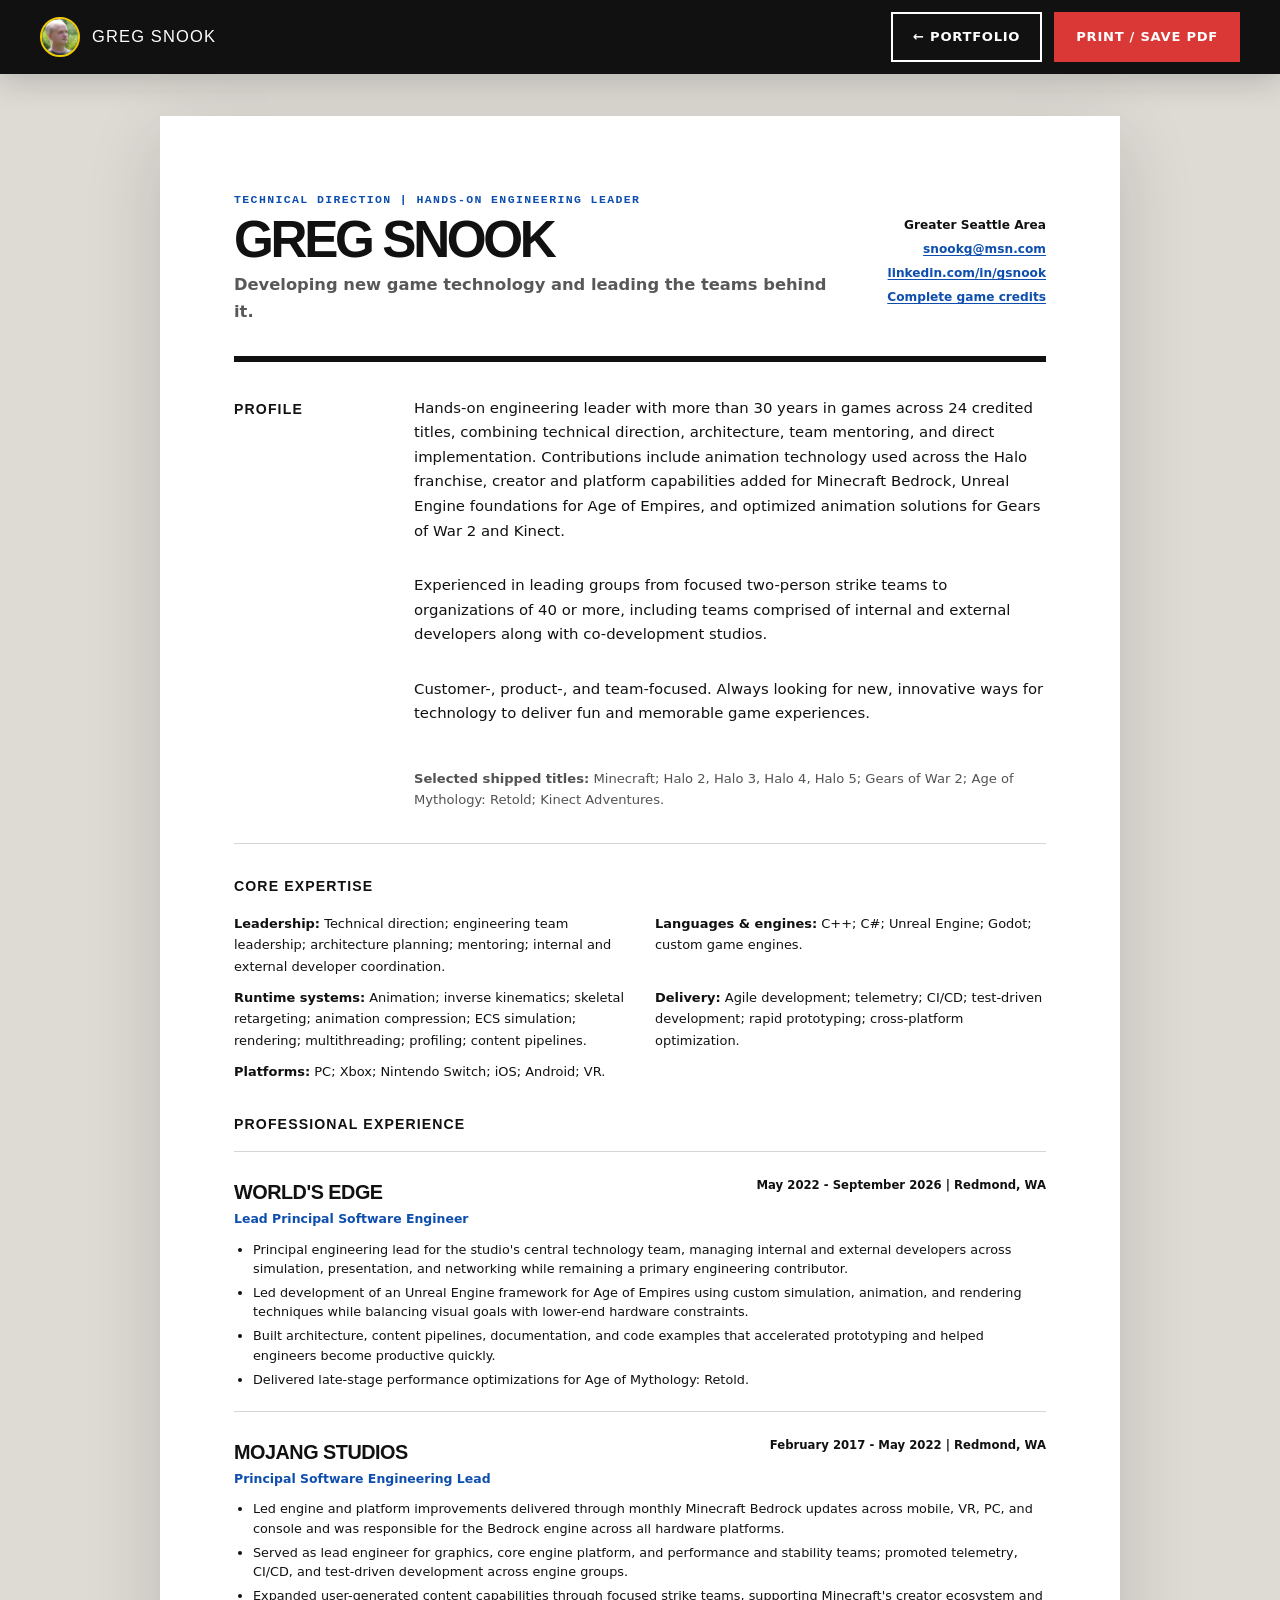
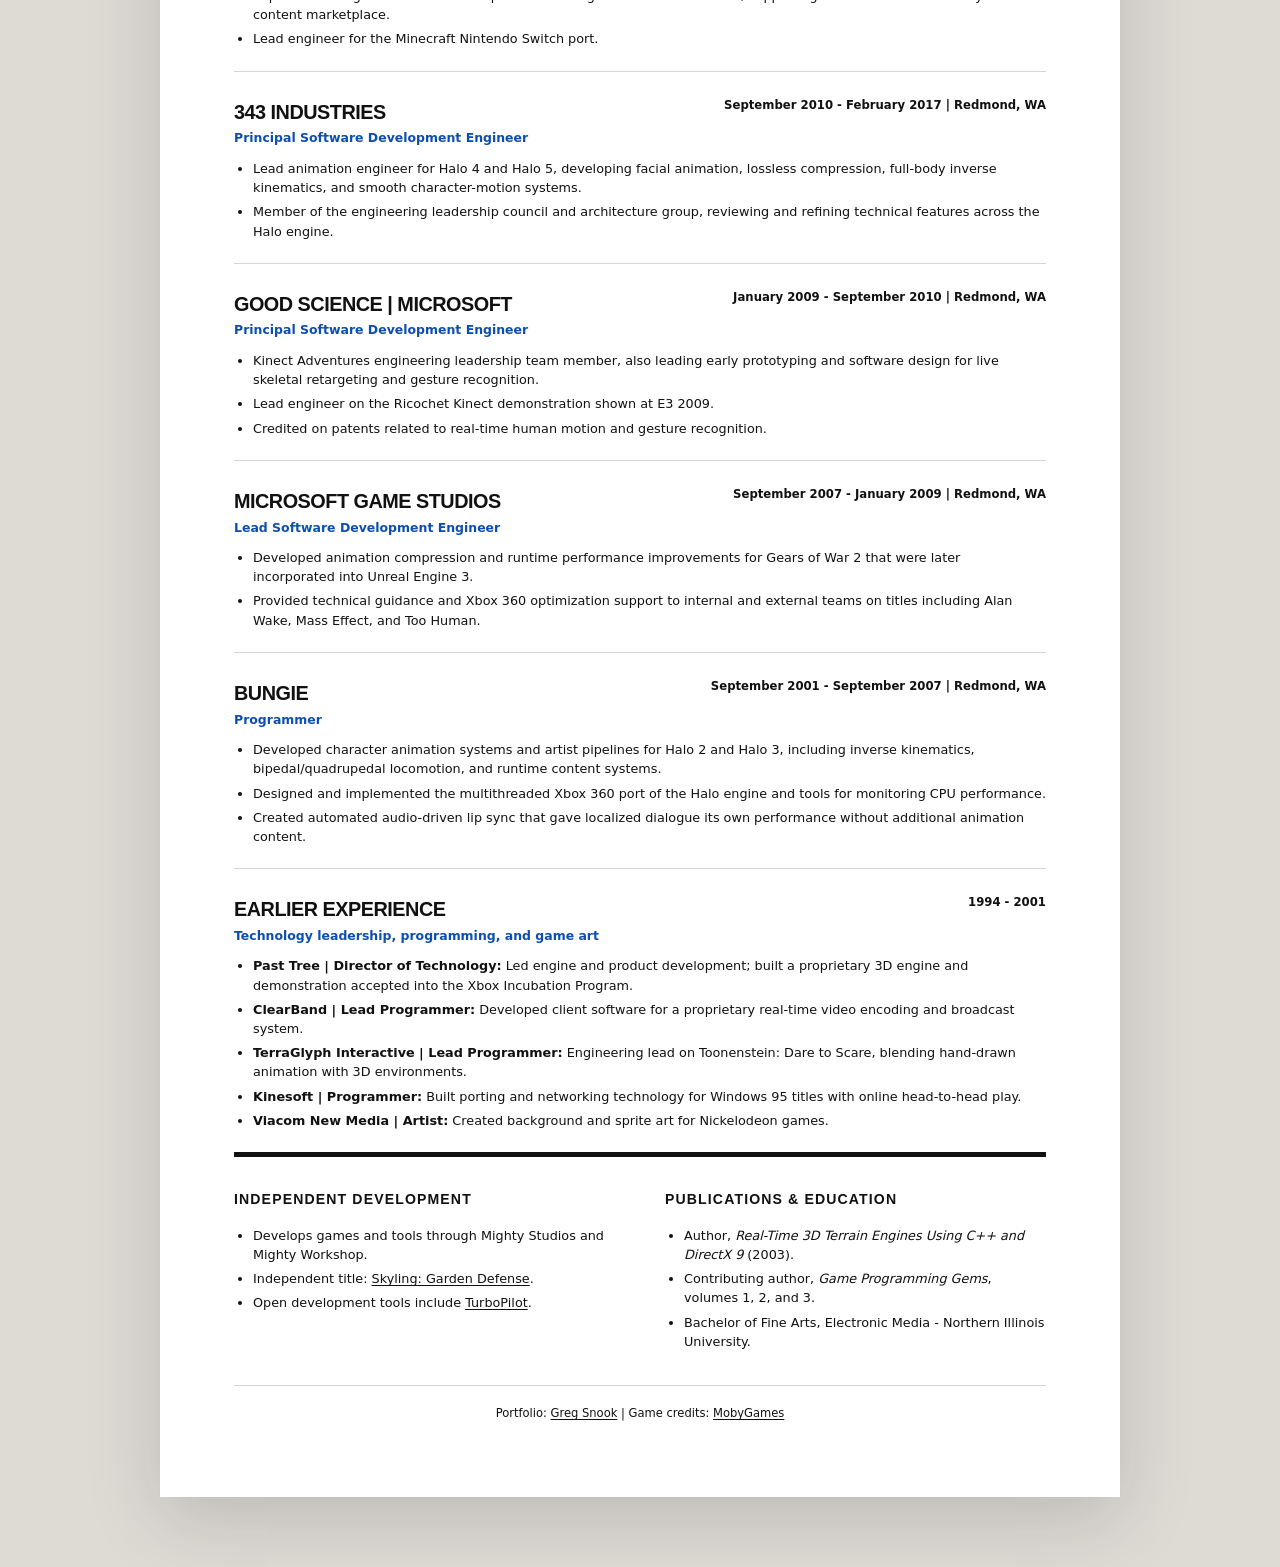
==== commit 4777af79: "updated Bungie location in resume" ====
--- a/resume.html
+++ b/resume.html
@@ -161,7 +161,7 @@
             <h3>Bungie</h3>
             <p>Programmer</p>
           </div>
-          <p class="resume-role-date">September 2001 - September 2007</p>
+          <p class="resume-role-date">September 2001 - September 2007 | Redmond, WA</p>
         </header>
         <ul>
           <li>Developed character animation systems and artist pipelines for Halo 2 and Halo 3, including inverse kinematics, bipedal/quadrupedal locomotion, and runtime content systems.</li>
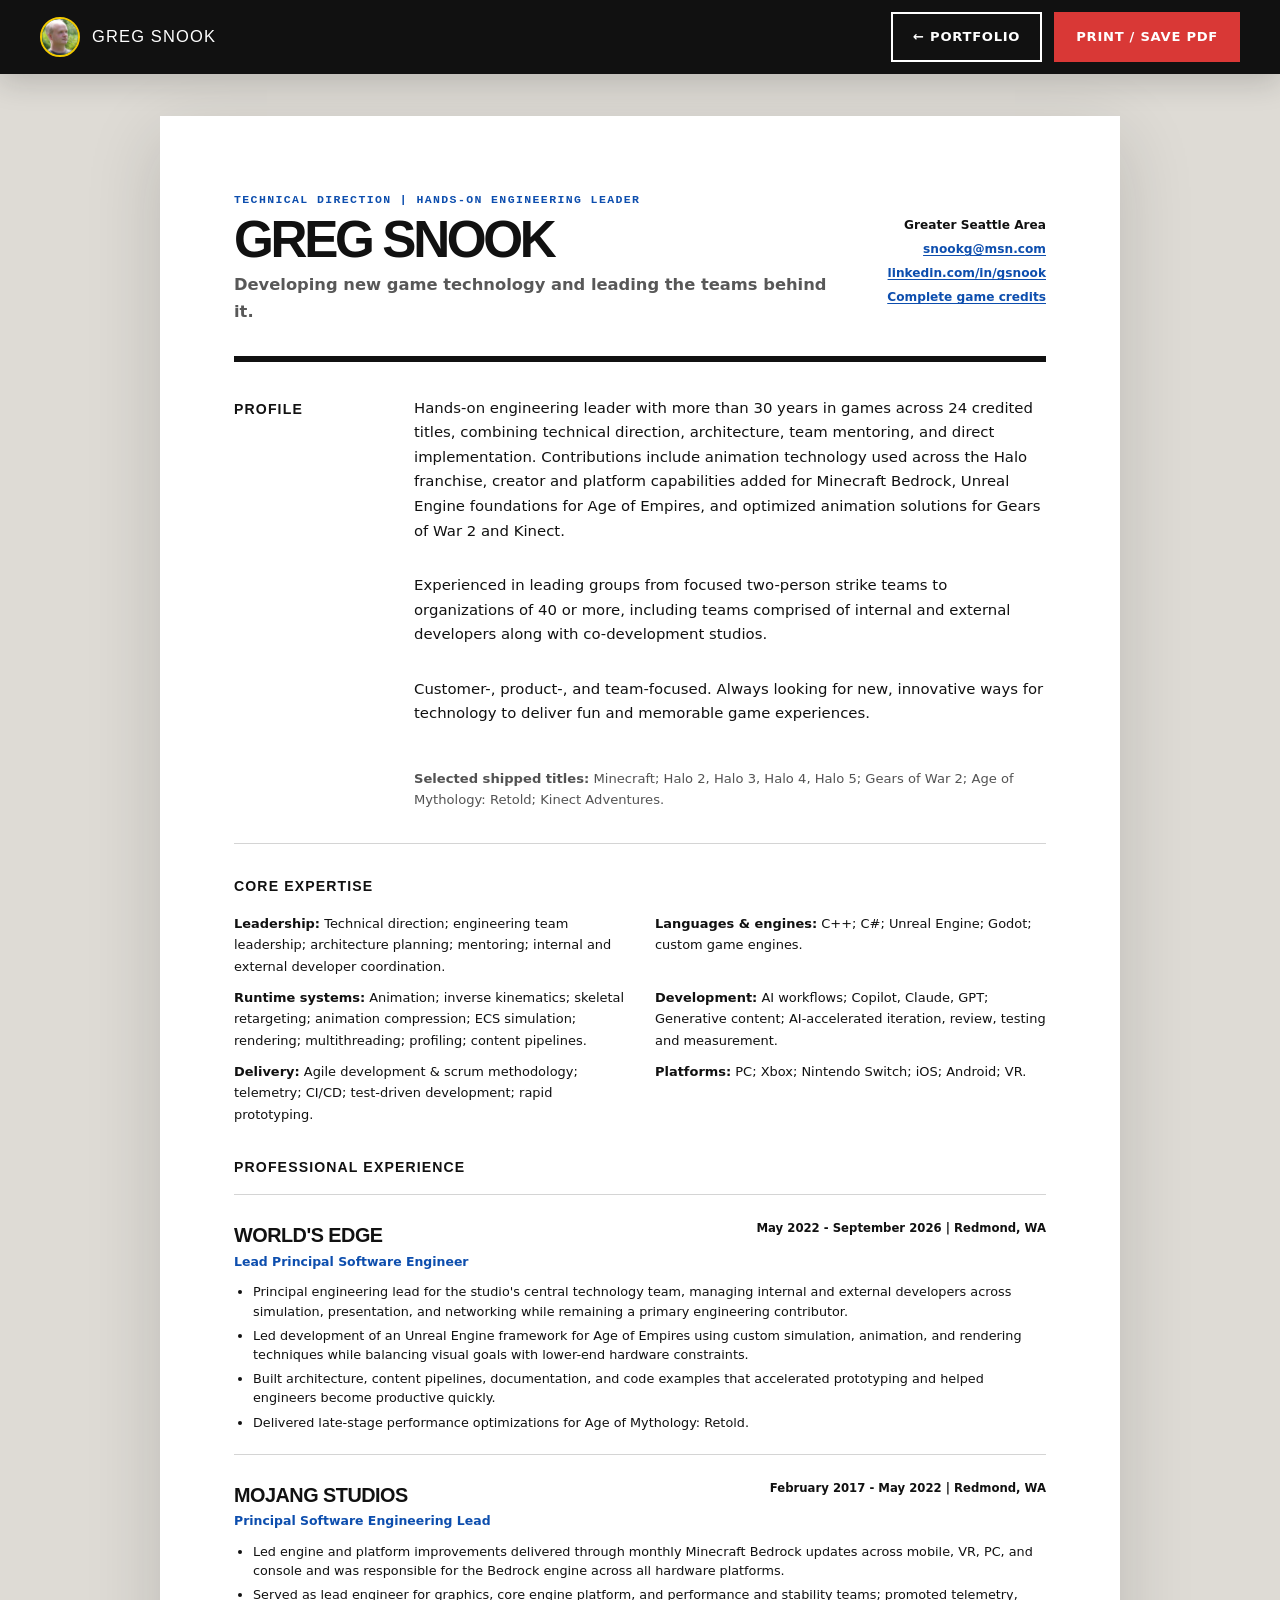
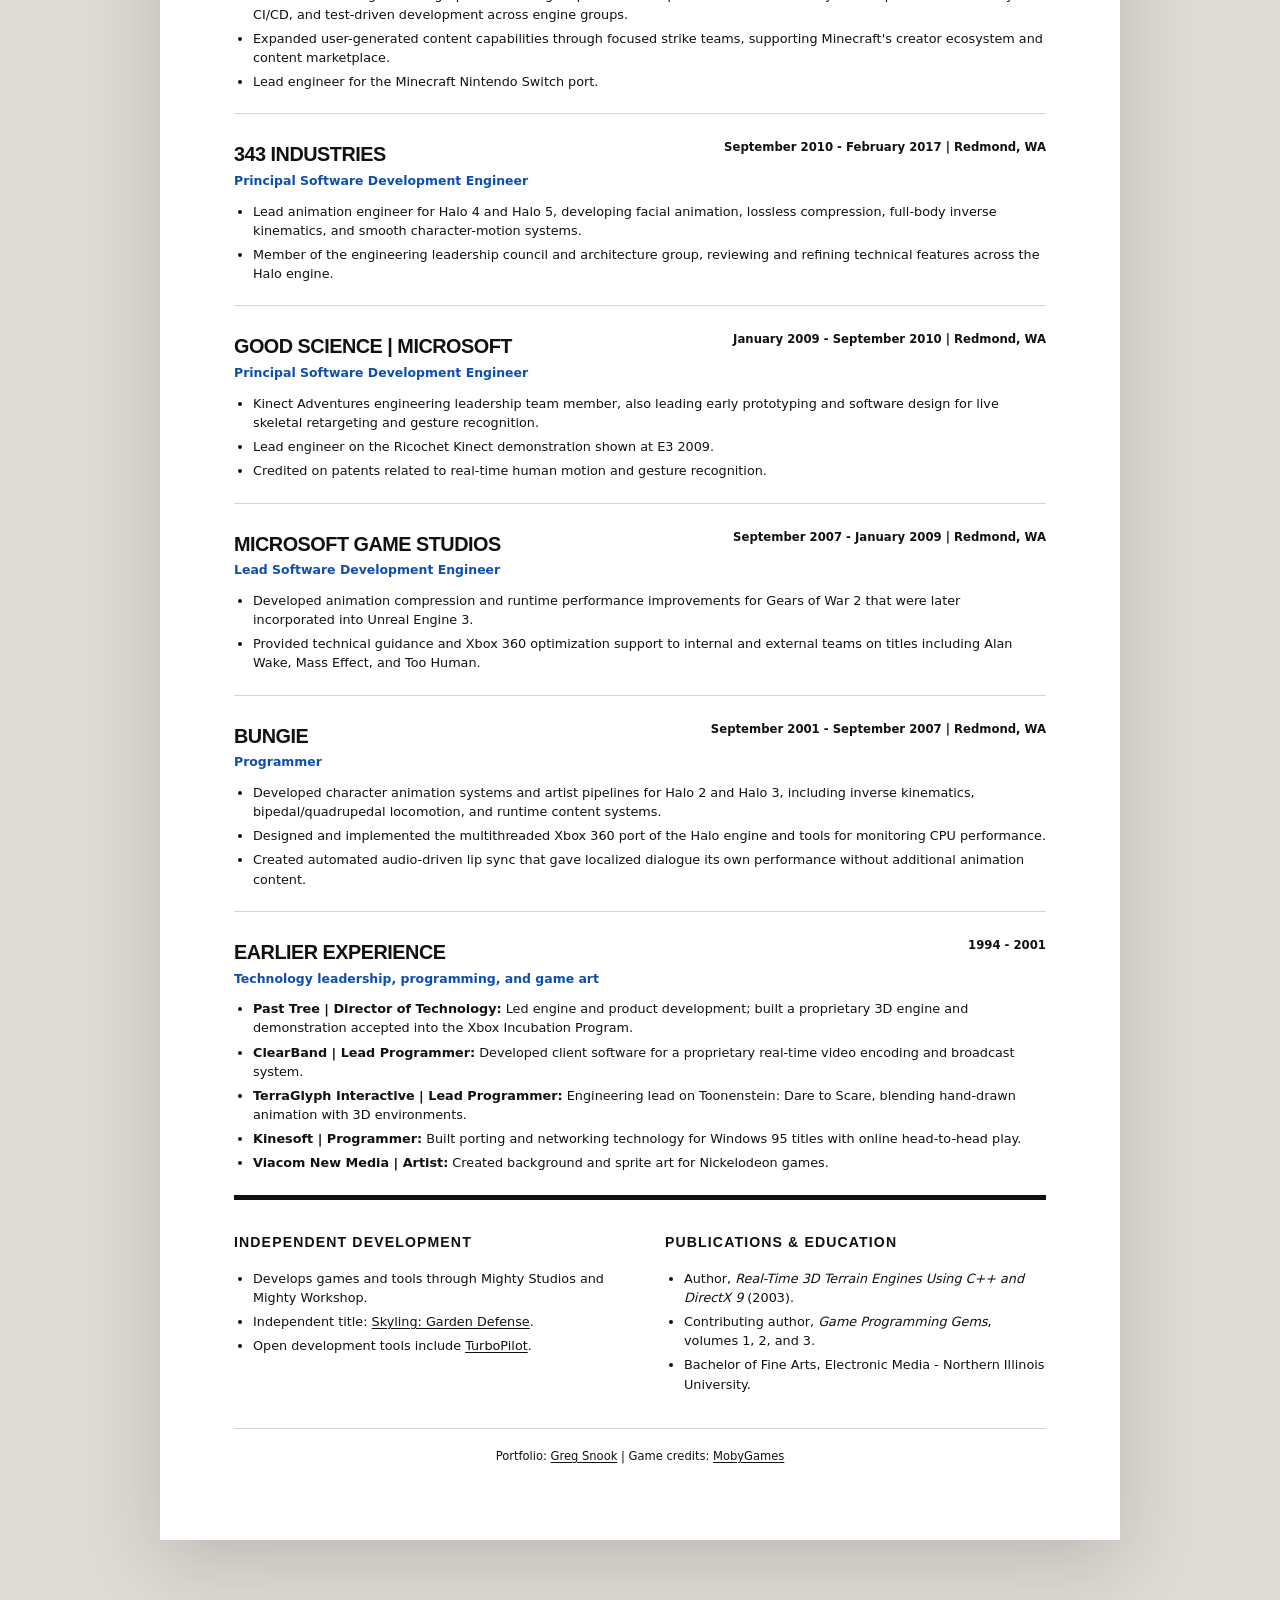
==== commit 125a55cd: "update to links and added AI experience" ====
--- a/resume.html
+++ b/resume.html
@@ -72,7 +72,8 @@
         <p><strong>Leadership:</strong> Technical direction; engineering team leadership; architecture planning; mentoring; internal and external developer coordination.</p>
         <p><strong>Languages &amp; engines:</strong> C++; C#; Unreal Engine; Godot; custom game engines.</p>
         <p><strong>Runtime systems:</strong> Animation; inverse kinematics; skeletal retargeting; animation compression; ECS simulation; rendering; multithreading; profiling; content pipelines.</p>
-        <p><strong>Delivery:</strong> Agile development; telemetry; CI/CD; test-driven development; rapid prototyping; cross-platform optimization.</p>
+        <p><strong>Development:</strong> AI workflows; Copilot, Claude, GPT; Generative content; AI-accelerated iteration, review, testing and measurement.</p>
+        <p><strong>Delivery:</strong> Agile development &amp; scrum methodology; telemetry; CI/CD; test-driven development; rapid prototyping.</p>
         <p><strong>Platforms:</strong> PC; Xbox; Nintendo Switch; iOS; Android; VR.</p>
       </div>
     </section>
@@ -194,7 +195,7 @@
         <ul>
           <li>Develops games and tools through Mighty Studios and Mighty Workshop.</li>
           <li>Independent title: <a href="https://store.steampowered.com/app/577160/Skyling_Garden_Defense/">Skyling: Garden Defense</a>.</li>
-          <li>Open development tools include <a href="https://github.com/mighty-studios/TurboPilot">TurboPilot</a>.</li>
+          <li>Open development tools include <a href="https://github.com/mightystudios/TurboPilot">TurboPilot</a>.</li>
         </ul>
       </div>
       <div>
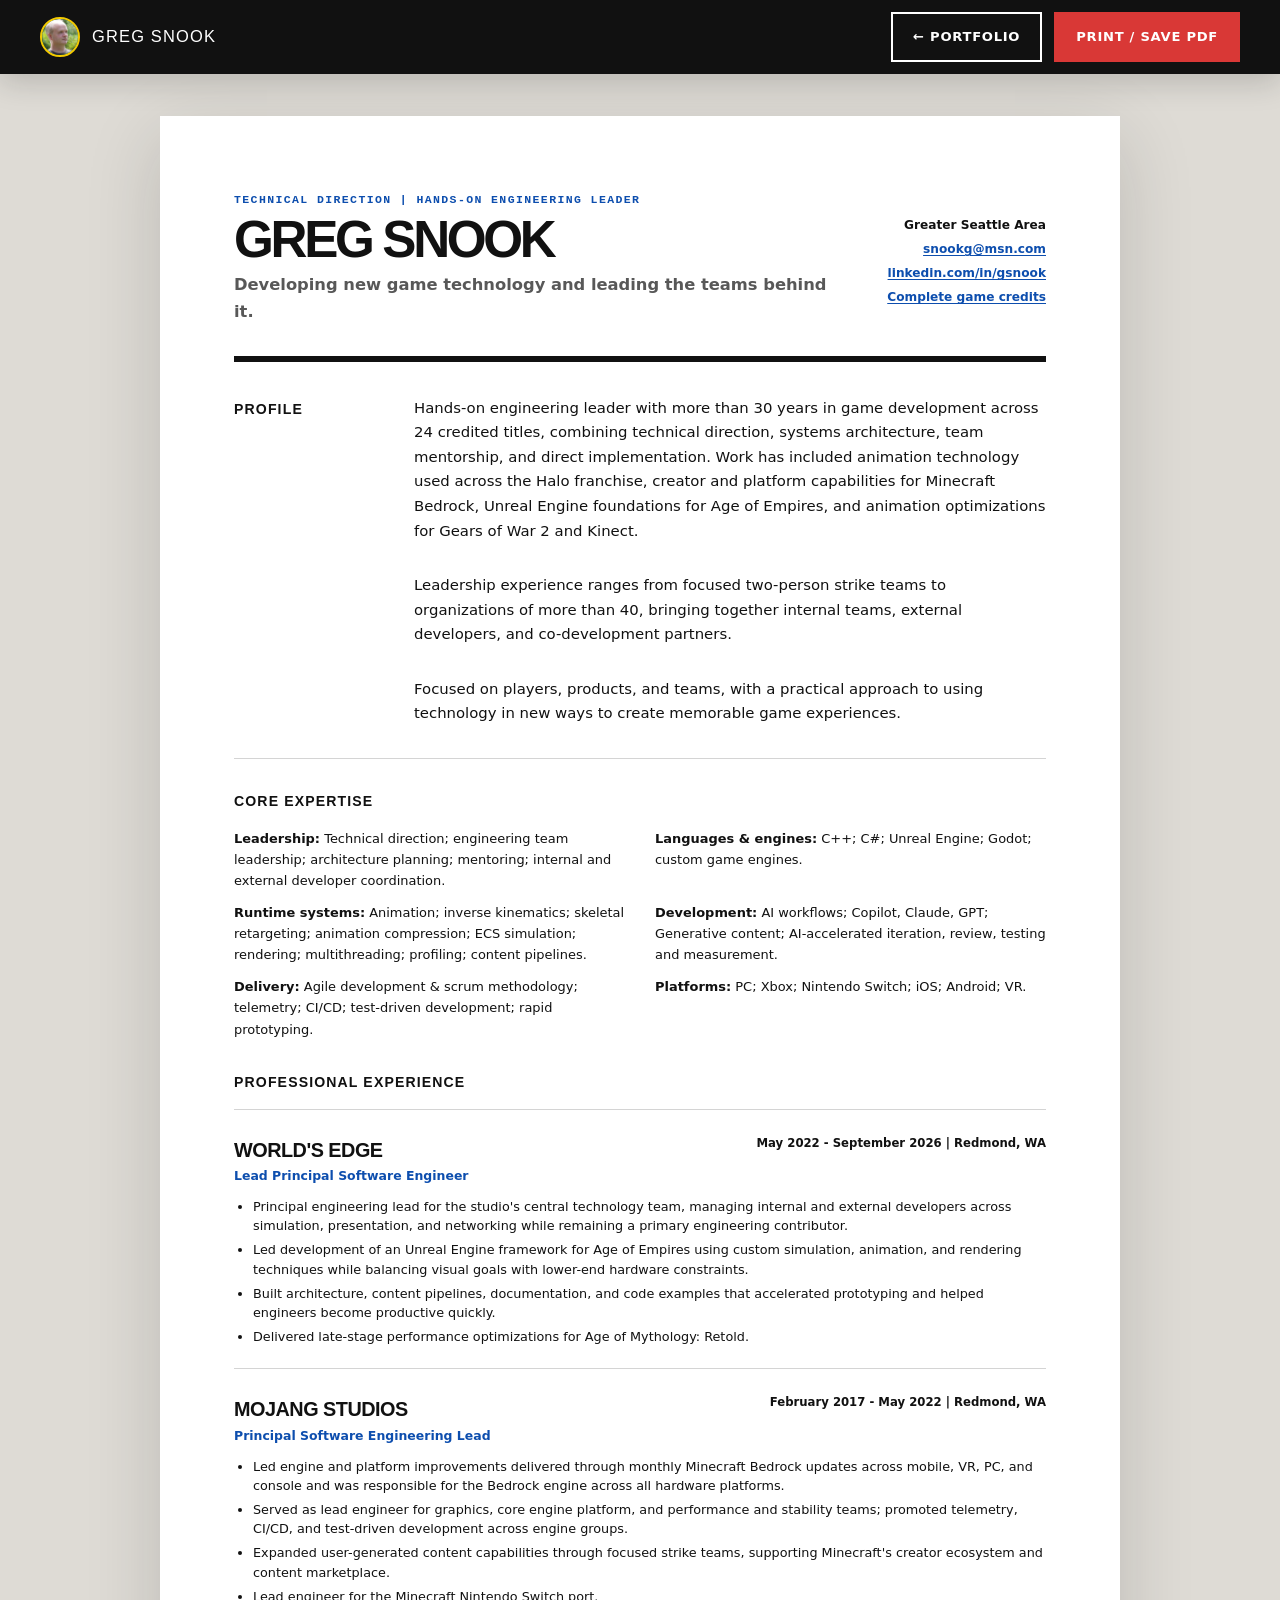
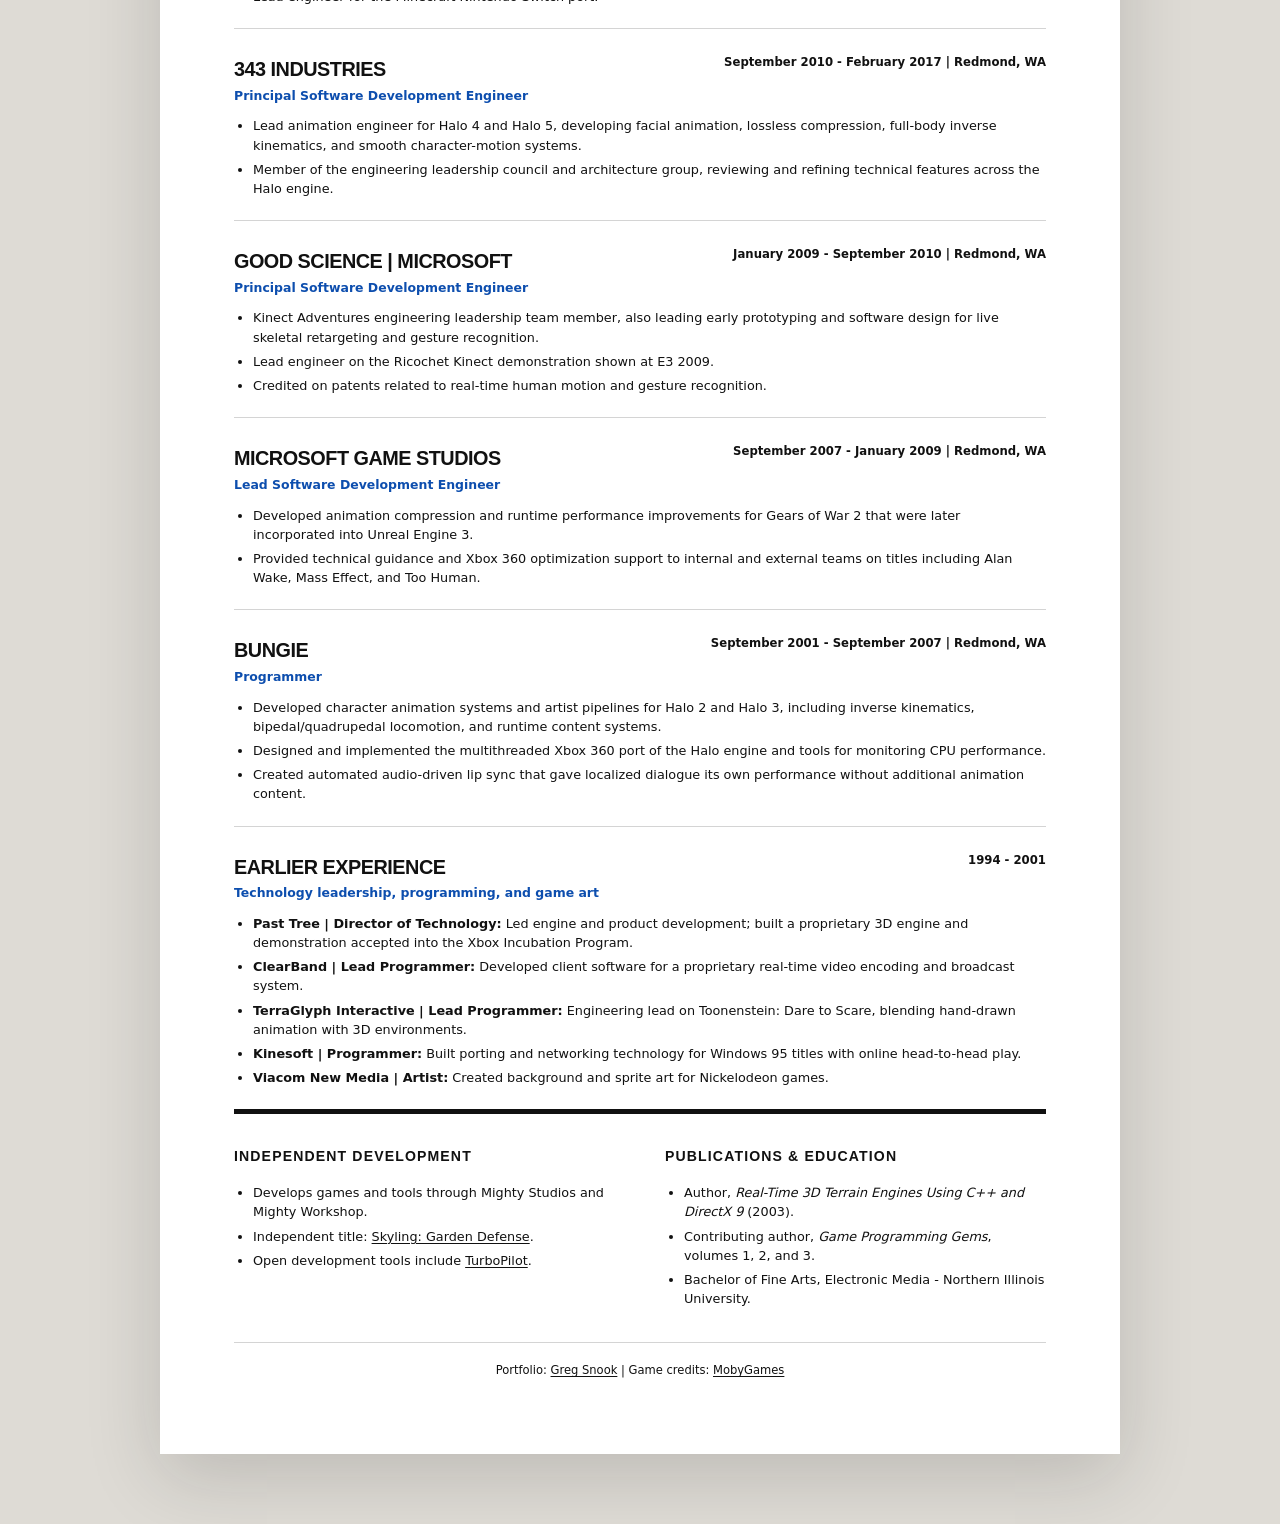
==== commit 3fafd22b: "Resume update" ====
--- a/resume.html
+++ b/resume.html
@@ -1,6 +1,15 @@
 <!doctype html>
 <html lang="en">
 <head>
+<!-- Google tag (gtag.js) -->
+<script async src="https://www.googletagmanager.com/gtag/js?id=G-6GWG5DMV7N"></script>
+<script>
+  window.dataLayer = window.dataLayer || [];
+  function gtag(){dataLayer.push(arguments);}
+  gtag('js', new Date());
+
+  gtag('config', 'G-6GWG5DMV7N');
+</script>
   <meta charset="utf-8">
   <meta name="viewport" content="width=device-width, initial-scale=1">
   <meta name="description" content="Resume for Greg Snook, a hands-on game technology leader specializing in technical direction, engine architecture, and cross-platform delivery.">
@@ -46,23 +55,13 @@
     <section class="resume-summary" aria-labelledby="resume-summary-title">
       <h2 id="resume-summary-title">Profile</h2>
       <p>
-        Hands-on engineering leader with more than 30 years in games across 24 credited titles,
-        combining technical direction, architecture, team mentoring, and direct implementation.
-        Contributions include animation technology used across the Halo franchise, creator and
-        platform capabilities added for Minecraft Bedrock, Unreal Engine foundations for Age of Empires,
-        and optimized animation solutions for Gears of War 2 and Kinect.
+        Hands-on engineering leader with more than 30 years in game development across 24 credited titles, combining technical direction, systems architecture, team mentorship, and direct implementation. Work has included animation technology used across the Halo franchise, creator and platform capabilities for Minecraft Bedrock, Unreal Engine foundations for Age of Empires, and animation optimizations for Gears of War 2 and Kinect.
       </p>
       <p>
-        Experienced in leading groups from focused two-person strike teams to organizations of 40 or more,
-        including teams comprised of internal and external developers along with co-development studios.
+Leadership experience ranges from focused two-person strike teams to organizations of more than 40, bringing together internal teams, external developers, and co-development partners.
       </p>
       <p>
-        Customer-, product-, and team-focused. Always looking for new, innovative ways for technology
-        to deliver fun and memorable game experiences.
-      </p>
-      <p class="resume-selected-titles">
-        <strong>Selected shipped titles:</strong> Minecraft; Halo 2, Halo 3, Halo 4, Halo 5;
-        Gears of War 2; Age of Mythology: Retold; Kinect Adventures.
+Focused on players, products, and teams, with a practical approach to using technology in new ways to create memorable game experiences.
       </p>
     </section>
 
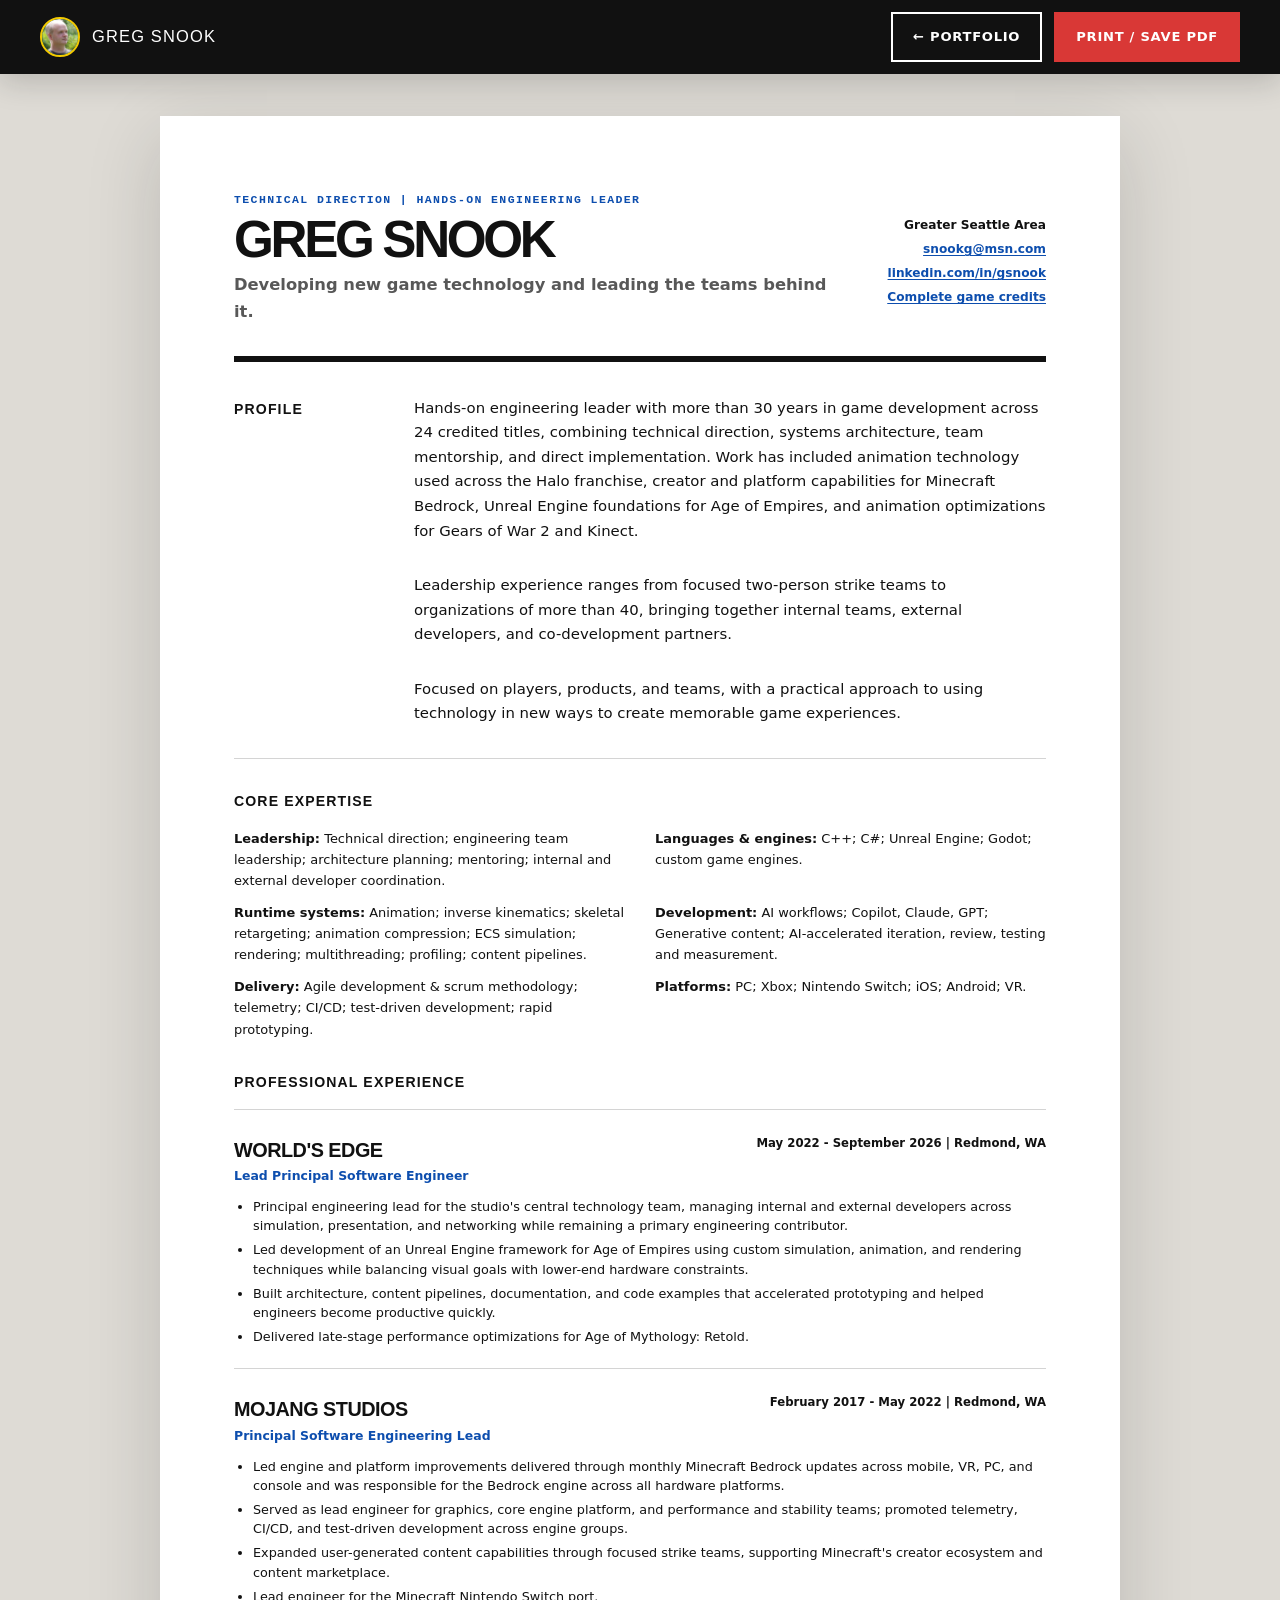
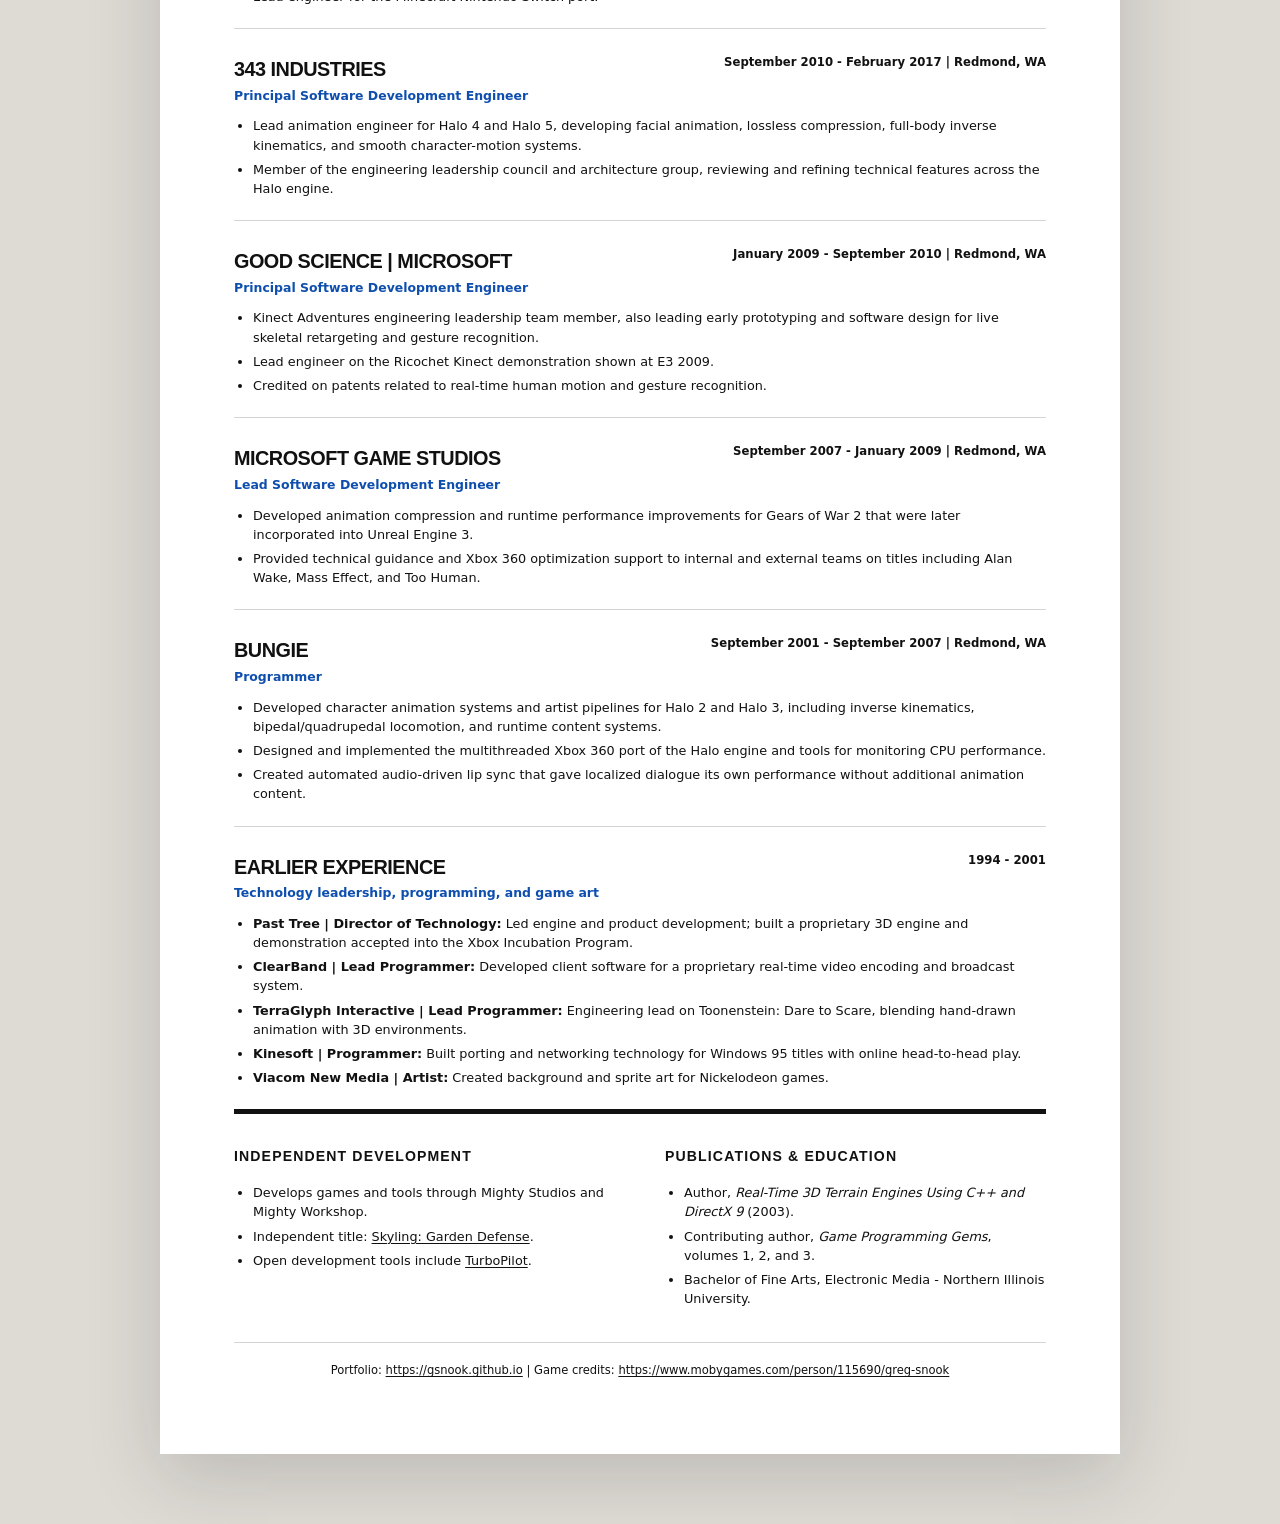
==== commit 7dd3692d: "Resume links" ====
--- a/resume.html
+++ b/resume.html
@@ -208,7 +208,7 @@
     </section>
 
     <footer class="resume-footer">
-      <p>Portfolio: <a href="index.html">Greg Snook</a> | Game credits: <a href="https://www.mobygames.com/person/115690/greg-snook/">MobyGames</a></p>
+      <p>Portfolio: <a href="https://gsnook.github.io/index.html">https://gsnook.github.io</a> | Game credits: <a href="https://www.mobygames.com/person/115690/greg-snook/">https://www.mobygames.com/person/115690/greg-snook</a></p>
     </footer>
   </main>
 </body>
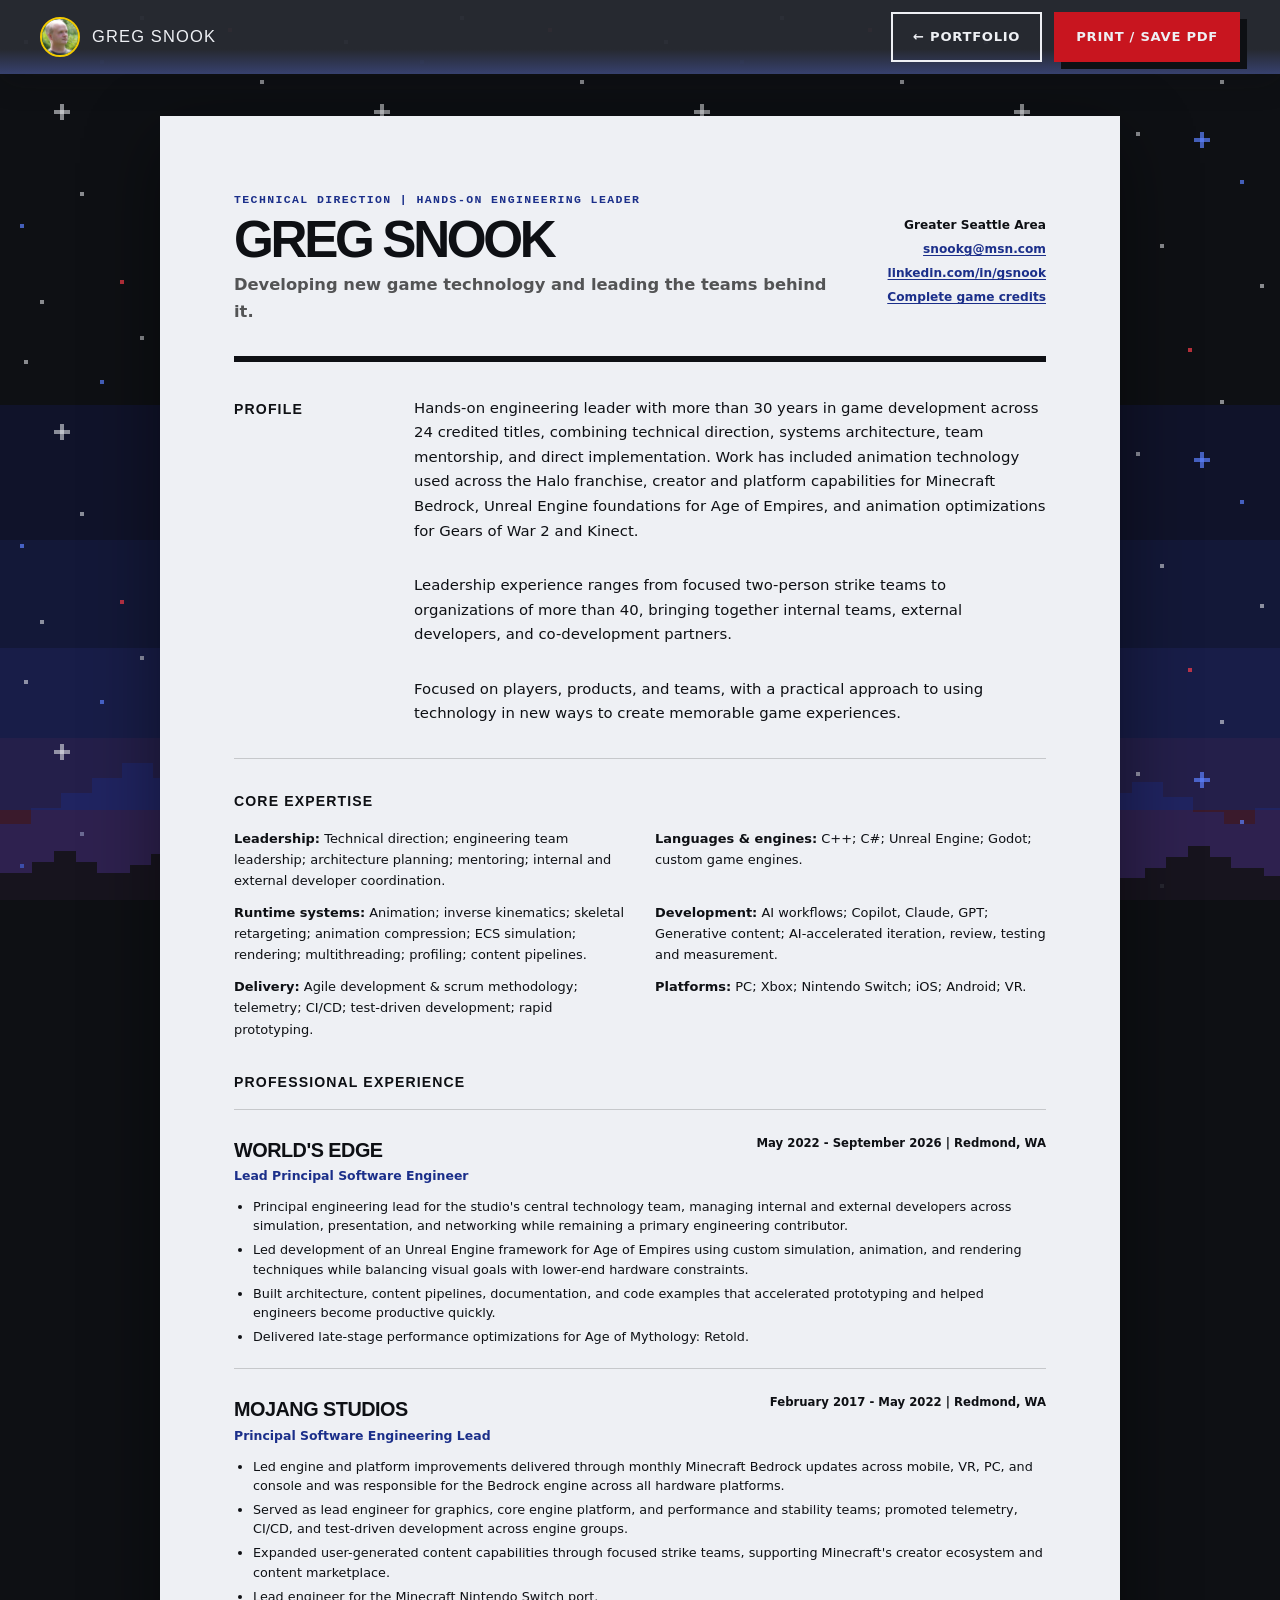
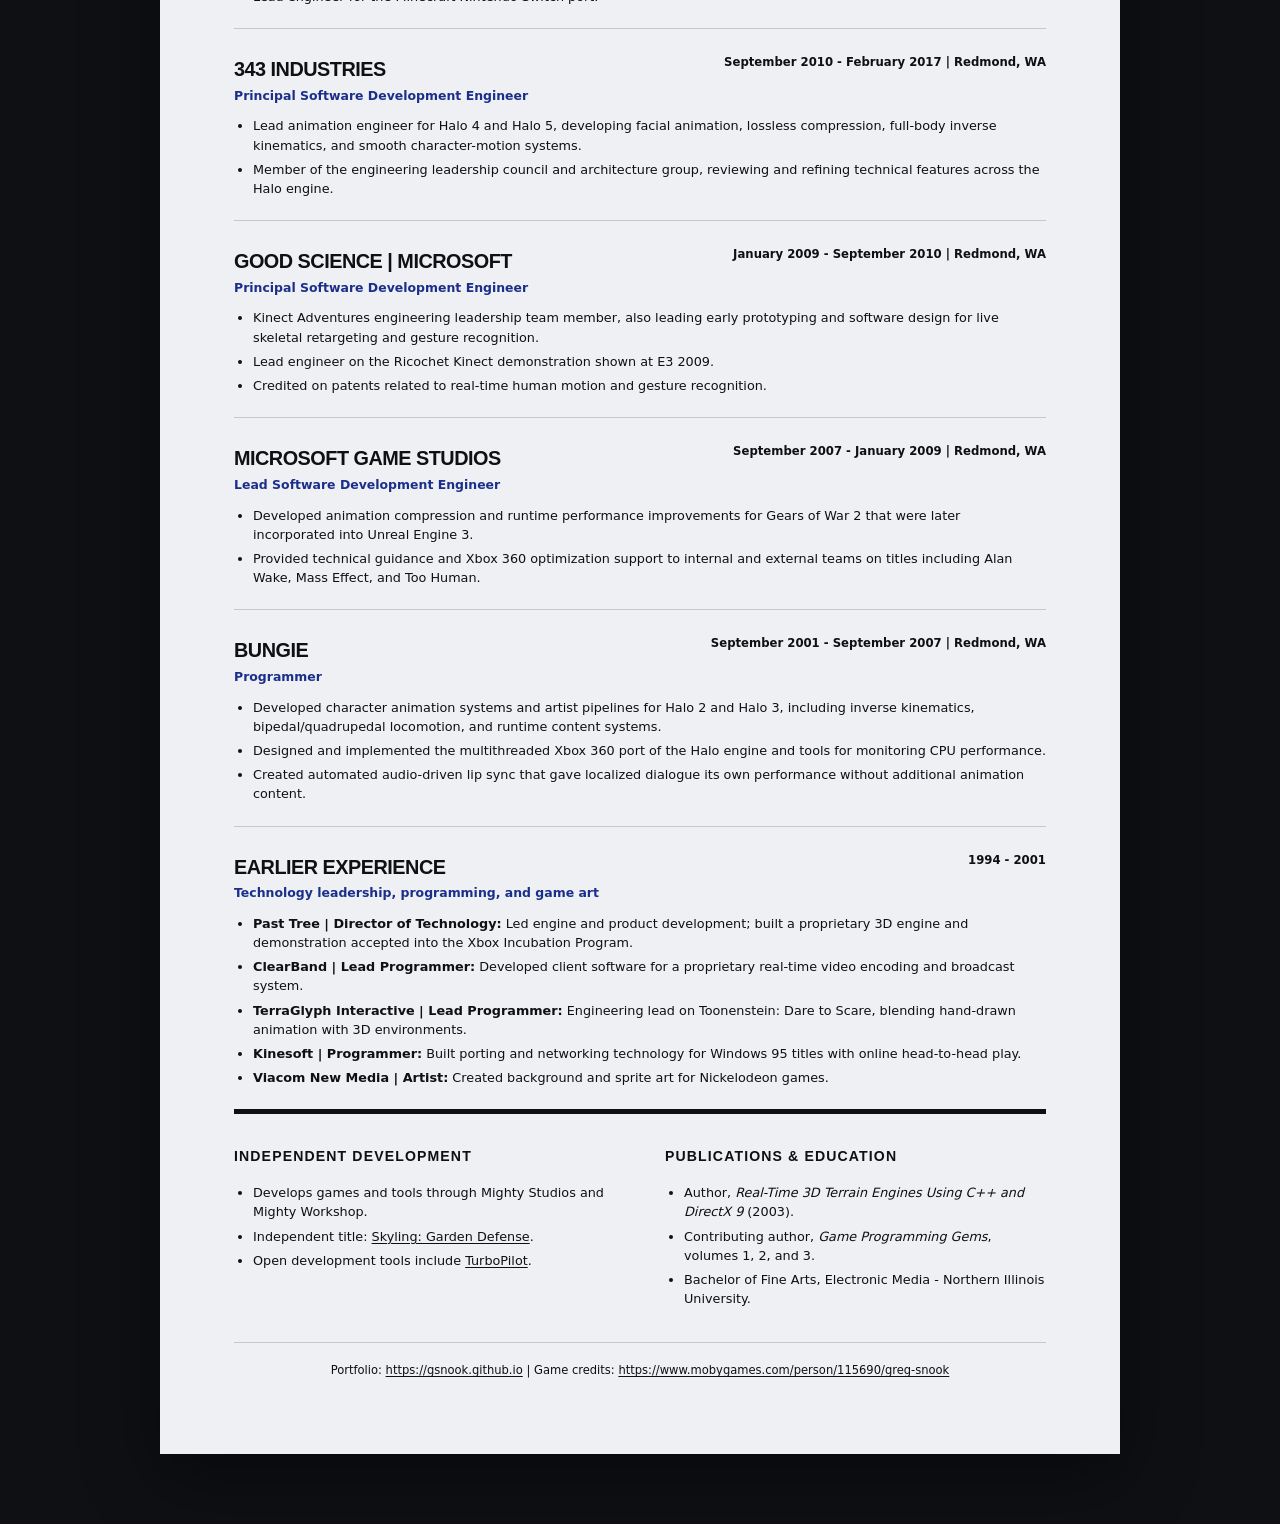
==== commit df63e8cb: "changed backgrounds2" ====
--- a/resume.html
+++ b/resume.html
@@ -16,7 +16,7 @@
   <meta name="theme-color" content="#111111">
   <title>Resume | Greg Snook</title>
   <link rel="icon" href="assets/gs-mark.svg" type="image/svg+xml">
-  <link rel="stylesheet" href="styles.css">
+  <link rel="stylesheet" href="styles.css?v=b382b8d61fd8">
   <script src="site.js" defer></script>
 </head>
 <body class="resume-body">
--- a/styles.css
+++ b/styles.css
@@ -1,17 +1,20 @@
 :root {
-  --ink: #111111;
-  --ink-soft: #292929;
-  --paper: #f7f2e8;
-  --paper-deep: #ece4d7;
-  --white: #ffffff;
-  --blue: #1769e0;
-  --blue-deep: #0d4eae;
-  --red: #d93836;
-  --red-deep: #ad2228;
+  color-scheme: dark;
+  --ink: #0e1014;
+  --ink-soft: #171a21;
+  --paper: #171a21;
+  --paper-deep: #1f232c;
+  --white: #eef0f4;
+  --blue: #5b80ff;
+  --blue-deep: #1b2f8a;
+  --red: #ff3d4a;
+  --red-deep: #c8151f;
   --yellow: #f3c900;
-  --line: rgba(17, 17, 17, 0.18);
-  --line-light: rgba(255, 255, 255, 0.2);
-  --shadow: 0 22px 70px rgba(17, 17, 17, 0.16);
+  --line: rgba(238, 240, 244, 0.18);
+  --line-light: rgba(238, 240, 244, 0.2);
+  --retro-muted: #c3cada;
+  --retro-muted-soft: #9aa1ad;
+  --shadow: 0 22px 70px rgba(0, 0, 0, 0.45);
   --radius-sm: 8px;
   --radius-md: 18px;
   --radius-lg: 30px;
@@ -32,14 +35,41 @@
 }
 
 body {
+  position: relative;
+  min-width: 320px;
   margin: 0;
-  background: var(--paper);
-  color: var(--ink);
+  background-color: var(--ink);
+  background-image:
+    url("data:image/svg+xml,%3Csvg xmlns='http://www.w3.org/2000/svg' width='160' height='160' shape-rendering='crispEdges'%3E%3Cg fill='%23eef0f4' fill-opacity='.55'%3E%3Crect x='12' y='20' width='2' height='2'/%3E%3Crect x='70' y='8' width='2' height='2'/%3E%3Crect x='130' y='40' width='2' height='2'/%3E%3Crect x='40' y='96' width='2' height='2'/%3E%3Crect x='100' y='122' width='2' height='2'/%3E%3Crect x='150' y='142' width='2' height='2'/%3E%3Crect x='20' y='150' width='2' height='2'/%3E%3Crect x='88' y='66' width='2' height='2'/%3E%3Crect x='30' y='52' width='2' height='8'/%3E%3Crect x='27' y='55' width='8' height='2'/%3E%3C/g%3E%3Cg fill='%235b80ff' fill-opacity='.7'%3E%3Crect x='50' y='30' width='2' height='2'/%3E%3Crect x='140' y='90' width='2' height='2'/%3E%3Crect x='10' y='112' width='2' height='2'/%3E%3Crect x='120' y='66' width='2' height='8'/%3E%3Crect x='117' y='69' width='8' height='2'/%3E%3C/g%3E%3Cg fill='%23ff3d4a' fill-opacity='.7'%3E%3Crect x='114' y='14' width='2' height='2'/%3E%3Crect x='60' y='140' width='2' height='2'/%3E%3C/g%3E%3C/svg%3E"),
+    linear-gradient(180deg, #0e1014 0 45%, #10132a 45% 60%, #131838 60% 72%, #181d48 72% 82%, #241f4a 82% 90%, #3a1a2c 90% 100%);
+  background-attachment: fixed;
+  background-size: 320px 320px, 100% 100%;
+  color: var(--white);
   font-family: var(--font-body);
   font-size: 16px;
+  isolation: isolate;
   line-height: 1.65;
   text-rendering: optimizeLegibility;
   -webkit-font-smoothing: antialiased;
+}
+
+body::before {
+  position: fixed;
+  z-index: -1;
+  right: 0;
+  bottom: 0;
+  left: 0;
+  height: 30vh;
+  background-image:
+    url("data:image/svg+xml,%3Csvg xmlns='http://www.w3.org/2000/svg' viewBox='0 0 320 120' shape-rendering='crispEdges'%3E%3Cpath fill='%2312151d' d='M0 120V100H24V92H40V84H56V92H72V100H96V94H112V86H128V78H144V86H160V96H184V104H208V96H224V88H240V80H256V88H272V96H296V102H320V120Z'/%3E%3C/svg%3E"),
+    url("data:image/svg+xml,%3Csvg xmlns='http://www.w3.org/2000/svg' viewBox='0 0 320 120' shape-rendering='crispEdges'%3E%3Cpath fill='%231b2f8a' fill-opacity='.45' d='M0 120V80H16V72H32V64H48V56H64V48H80V56H96V64H112V72H128V64H144V56H160V44H176V36H192V44H208V52H224V64H240V72H256V64H272V58H288V66H304V74H320V120Z'/%3E%3C/svg%3E"),
+    url("data:image/svg+xml,%3Csvg xmlns='http://www.w3.org/2000/svg' viewBox='0 0 64 64' shape-rendering='crispEdges'%3E%3Cg fill='%23ff3d4a'%3E%3Crect x='20' y='0' width='24' height='4'/%3E%3Crect x='14' y='4' width='36' height='4'/%3E%3Crect x='8' y='8' width='48' height='4'/%3E%3Crect x='6' y='12' width='52' height='4'/%3E%3Crect x='4' y='16' width='56' height='4'/%3E%3Crect x='2' y='20' width='60' height='4'/%3E%3Crect x='0' y='24' width='64' height='8'/%3E%3C/g%3E%3Cg fill='%23c8151f'%3E%3Crect x='0' y='32' width='64' height='3'/%3E%3Crect x='0' y='36' width='64' height='3'/%3E%3Crect x='2' y='40' width='60' height='3'/%3E%3Crect x='4' y='44' width='56' height='2'/%3E%3Crect x='6' y='48' width='52' height='2'/%3E%3Crect x='8' y='52' width='48' height='2'/%3E%3Crect x='14' y='56' width='36' height='2'/%3E%3Crect x='20' y='60' width='24' height='1'/%3E%3C/g%3E%3C/svg%3E");
+  background-position: left bottom, left bottom, center 40%;
+  background-repeat: repeat-x, repeat-x, no-repeat;
+  background-size: auto 60%, auto 85%, auto 55%;
+  content: "";
+  opacity: 0.85;
+  pointer-events: none;
 }
 
 section[id] {
@@ -132,7 +162,7 @@
   z-index: 100;
   top: 0;
   border-bottom: 1px solid rgba(255, 255, 255, 0.12);
-  background: rgba(17, 17, 17, 0.94);
+  background: linear-gradient(0deg, #37416e, transparent 33.33%), rgba(40, 43, 50, 0.96);
   color: var(--white);
   backdrop-filter: blur(14px);
 }
@@ -265,7 +295,7 @@
   position: relative;
   overflow: hidden;
   padding: clamp(76px, 9vw, 132px) 0 0;
-  background: var(--paper);
+  background: transparent;
 }
 
 .hero-grid {
@@ -273,8 +303,8 @@
   inset: 0;
   pointer-events: none;
   background-image:
-    linear-gradient(rgba(17, 17, 17, 0.045) 1px, transparent 1px),
-    linear-gradient(90deg, rgba(17, 17, 17, 0.045) 1px, transparent 1px);
+    linear-gradient(rgba(238, 240, 244, 0.045) 1px, transparent 1px),
+    linear-gradient(90deg, rgba(238, 240, 244, 0.045) 1px, transparent 1px);
   background-size: 40px 40px;
   mask-image: linear-gradient(to bottom, black 0%, black 64%, transparent 94%);
 }
@@ -285,7 +315,7 @@
   right: -90px;
   width: 300px;
   height: 300px;
-  border: 56px solid var(--yellow);
+  border: 56px solid var(--blue);
   border-radius: 50%;
   content: "";
   opacity: 0.54;
@@ -338,7 +368,7 @@
 .hero-lede {
   max-width: 680px;
   margin-bottom: 33px;
-  color: var(--ink-soft);
+  color: var(--retro-muted);
   font-size: clamp(1.05rem, 1.55vw, 1.3rem);
   line-height: 1.62;
 }
@@ -375,25 +405,25 @@
 }
 
 .button-primary {
-  background: var(--red);
+  background: var(--red-deep);
   color: var(--white);
   box-shadow: 7px 7px 0 var(--ink);
 }
 
 .button-primary:hover {
-  background: var(--red-deep);
+  background: var(--red);
   box-shadow: 4px 4px 0 var(--ink);
 }
 
 .button-secondary {
-  border-color: var(--ink);
+  border-color: var(--white);
   background: transparent;
+  color: var(--white);
+}
+
+.button-secondary:hover {
+  background: var(--white);
   color: var(--ink);
-}
-
-.button-secondary:hover {
-  background: var(--ink);
-  color: var(--white);
 }
 
 .button-dark {
@@ -403,7 +433,7 @@
 }
 
 .button-dark:hover {
-  background: var(--blue);
+  background: var(--blue-deep);
 }
 
 .button-yellow {
@@ -432,7 +462,7 @@
   align-items: center;
   gap: 10px;
   margin: 29px 0 0;
-  color: rgba(17, 17, 17, 0.72);
+  color: var(--retro-muted);
   font-size: 0.84rem;
   font-weight: 700;
 }
@@ -470,7 +500,7 @@
   position: relative;
   display: grid;
   margin-top: clamp(70px, 9vw, 124px);
-  border-top: 3px solid var(--ink);
+  border-top: 3px solid #8f97a8;
   border-right: 1px solid var(--line);
   border-left: 1px solid var(--line);
   grid-template-columns: repeat(4, 1fr);
@@ -480,7 +510,7 @@
   min-height: 150px;
   padding: 28px clamp(18px, 2.2vw, 32px);
   border-right: 1px solid var(--line);
-  background: rgba(247, 242, 232, 0.86);
+  background: linear-gradient(135deg, rgba(29, 34, 48, 0.94), rgba(19, 22, 28, 0.94));
 }
 
 .proof-item:last-child {
@@ -497,7 +527,7 @@
 }
 
 .proof-item span {
-  color: rgba(17, 17, 17, 0.63);
+  color: var(--retro-muted-soft);
   font-size: 0.76rem;
   font-weight: 900;
   letter-spacing: 0.11em;
@@ -508,7 +538,7 @@
   overflow: hidden;
   border-top: 1px solid var(--line-light);
   border-bottom: 1px solid var(--line-light);
-  background: var(--ink);
+  background: rgba(14, 16, 20, 0.92);
   color: var(--white);
 }
 
@@ -559,7 +589,7 @@
 
 .title-gallery {
   padding: clamp(78px, 9vw, 124px) 0;
-  background: var(--white);
+  background: rgba(14, 16, 20, 0.86);
 }
 
 .gallery-heading {
@@ -587,7 +617,7 @@
 
 .gallery-heading > p {
   margin-bottom: 4px;
-  color: rgba(17, 17, 17, 0.66);
+  color: var(--retro-muted);
   font-size: 0.98rem;
 }
 
@@ -818,7 +848,7 @@
 .media-note {
   max-width: 920px;
   margin: 30px 0 0;
-  color: rgba(17, 17, 17, 0.56);
+  color: var(--retro-muted-soft);
   font-size: 0.72rem;
   line-height: 1.55;
 }
@@ -829,6 +859,7 @@
 
 .project-dialog {
   --dialog-accent: var(--blue);
+  --line: rgba(17, 17, 17, 0.18);
   width: min(1040px, calc(100vw - 32px));
   max-width: none;
   max-height: calc(100dvh - 32px);
@@ -1020,7 +1051,7 @@
 }
 
 .kicker {
-  color: var(--red-deep);
+  color: var(--red);
 }
 
 .kicker::before {
@@ -1054,7 +1085,7 @@
 .independent-copy > p:last-child {
   align-self: end;
   margin-bottom: 3px;
-  color: rgba(17, 17, 17, 0.68);
+  color: var(--retro-muted);
   font-size: clamp(1rem, 1.3vw, 1.18rem);
   line-height: 1.65;
 }
@@ -1062,7 +1093,7 @@
 .section-leadership {
   position: relative;
   overflow: hidden;
-  background: var(--ink);
+  background: linear-gradient(135deg, rgba(29, 34, 48, 0.96), rgba(14, 16, 20, 0.96));
   color: var(--white);
 }
 
@@ -1175,7 +1206,7 @@
 }
 
 .section-experience {
-  background: var(--white);
+  background: rgba(18, 21, 29, 0.9);
 }
 
 .experience-layout {
@@ -1257,7 +1288,7 @@
 
 .timeline-company {
   margin-bottom: 5px;
-  color: var(--blue-deep);
+  color: var(--blue);
   font-family: var(--font-mono);
   font-size: 0.72rem;
   font-weight: 900;
@@ -1276,13 +1307,13 @@
 
 .timeline-content > p:last-child {
   margin-bottom: 0;
-  color: rgba(17, 17, 17, 0.63);
+  color: var(--retro-muted-soft);
 }
 
 .section-depth {
   background:
-    linear-gradient(90deg, transparent 0 50%, rgba(17, 17, 17, 0.035) 50%),
-    var(--paper);
+    linear-gradient(90deg, transparent 0 50%, rgba(91, 128, 255, 0.05) 50%),
+    rgba(14, 16, 20, 0.88);
   background-size: 80px 100%;
 }
 
@@ -1305,7 +1336,7 @@
 .expertise-card {
   min-height: 285px;
   padding: clamp(30px, 4vw, 48px);
-  border: 2px solid var(--ink);
+  border: 2px solid #8f97a8;
   background: var(--paper);
   box-shadow: 9px 9px 0 var(--ink);
 }
@@ -1341,8 +1372,9 @@
 
 .tag-list li {
   padding: 5px 9px;
-  border: 1px solid var(--ink);
-  background: var(--white);
+  border: 1px solid var(--line);
+  background: #242b3b;
+  color: var(--white);
   font-size: 0.72rem;
   font-weight: 800;
 }
@@ -1364,7 +1396,7 @@
 
 .credential-type {
   margin-bottom: 45px;
-  color: var(--red-deep);
+  color: var(--red);
   font-family: var(--font-mono);
   font-size: 0.69rem;
   font-weight: 900;
@@ -1383,13 +1415,16 @@
 
 .credential-card p:last-child {
   margin-bottom: 0;
-  color: rgba(17, 17, 17, 0.6);
+  color: var(--retro-muted-soft);
   font-size: 0.82rem;
 }
 
 .section-independent {
   overflow: hidden;
-  background: var(--yellow);
+  background:
+    radial-gradient(ellipse at 100% 100%, rgba(91, 128, 255, 0.18), transparent 48%),
+    radial-gradient(ellipse at 0% 0%, rgba(255, 61, 74, 0.14), transparent 50%),
+    linear-gradient(135deg, rgba(29, 34, 48, 0.96), rgba(19, 22, 28, 0.96) 78%);
 }
 
 .independent-layout {
@@ -1403,7 +1438,7 @@
 }
 
 .independent-copy > p:last-child {
-  color: rgba(17, 17, 17, 0.73);
+  color: var(--retro-muted);
 }
 
 .independent-links {
@@ -1417,9 +1452,9 @@
   display: flex;
   min-height: 170px;
   padding: 24px;
-  border: 2px solid var(--ink);
+  border: 2px solid #8f97a8;
   background: var(--paper);
-  color: var(--ink);
+  color: var(--white);
   flex-direction: column;
   justify-content: flex-start;
   gap: 12px;
@@ -1428,7 +1463,7 @@
 }
 
 .independent-card:hover {
-  background: var(--blue);
+  background: var(--blue-deep);
   color: var(--white);
   box-shadow: 7px 7px 0 var(--ink);
   transform: translate(-4px, -4px);
@@ -1454,7 +1489,7 @@
 
 .independent-description {
   max-width: 88%;
-  color: rgba(17, 17, 17, 0.65);
+  color: var(--retro-muted-soft);
   font-size: 0.73rem;
   font-weight: 700;
   line-height: 1.35;
@@ -1477,7 +1512,7 @@
 
 .contact {
   padding: clamp(76px, 9vw, 125px) 0;
-  background: var(--blue);
+  background: linear-gradient(90deg, #172343, var(--blue-deep), #172343);
   color: var(--white);
 }
 
@@ -1501,7 +1536,7 @@
 .site-footer {
   padding: 30px 0;
   border-top: 1px solid var(--line-light);
-  background: var(--ink);
+  background: rgba(14, 16, 20, 0.96);
   color: rgba(255, 255, 255, 0.7);
 }
 
@@ -1528,14 +1563,14 @@
 /* Resume */
 
 .resume-body {
-  background: #dedbd5;
+  background-color: var(--ink);
 }
 
 .resume-toolbar {
   position: sticky;
   z-index: 100;
   top: 0;
-  background: var(--ink);
+  background: linear-gradient(0deg, #37416e, transparent 33.33%), rgba(40, 43, 50, 0.96);
   color: var(--white);
   box-shadow: 0 8px 30px rgba(17, 17, 17, 0.18);
 }
@@ -1551,10 +1586,12 @@
 }
 
 .resume-document {
+  --line: rgba(17, 17, 17, 0.18);
   width: min(960px, calc(100% - 36px));
   margin: 42px auto 70px;
   padding: clamp(38px, 6vw, 74px);
   background: var(--white);
+  color: var(--ink);
   box-shadow: var(--shadow);
 }
 
@@ -2041,7 +2078,7 @@
   }
 
   .timeline-date {
-    color: rgba(17, 17, 17, 0.52);
+    color: var(--retro-muted-soft);
   }
 
   .expertise-card {
@@ -2148,6 +2185,10 @@
     font-size: 9.3pt;
   }
 
+  body::before {
+    display: none !important;
+  }
+
   .resume-toolbar,
   .skip-link {
     display: none !important;
@@ -2157,6 +2198,8 @@
     width: 100%;
     margin: 0;
     padding: 0;
+    background: #ffffff;
+    color: #000000;
     box-shadow: none;
   }
 
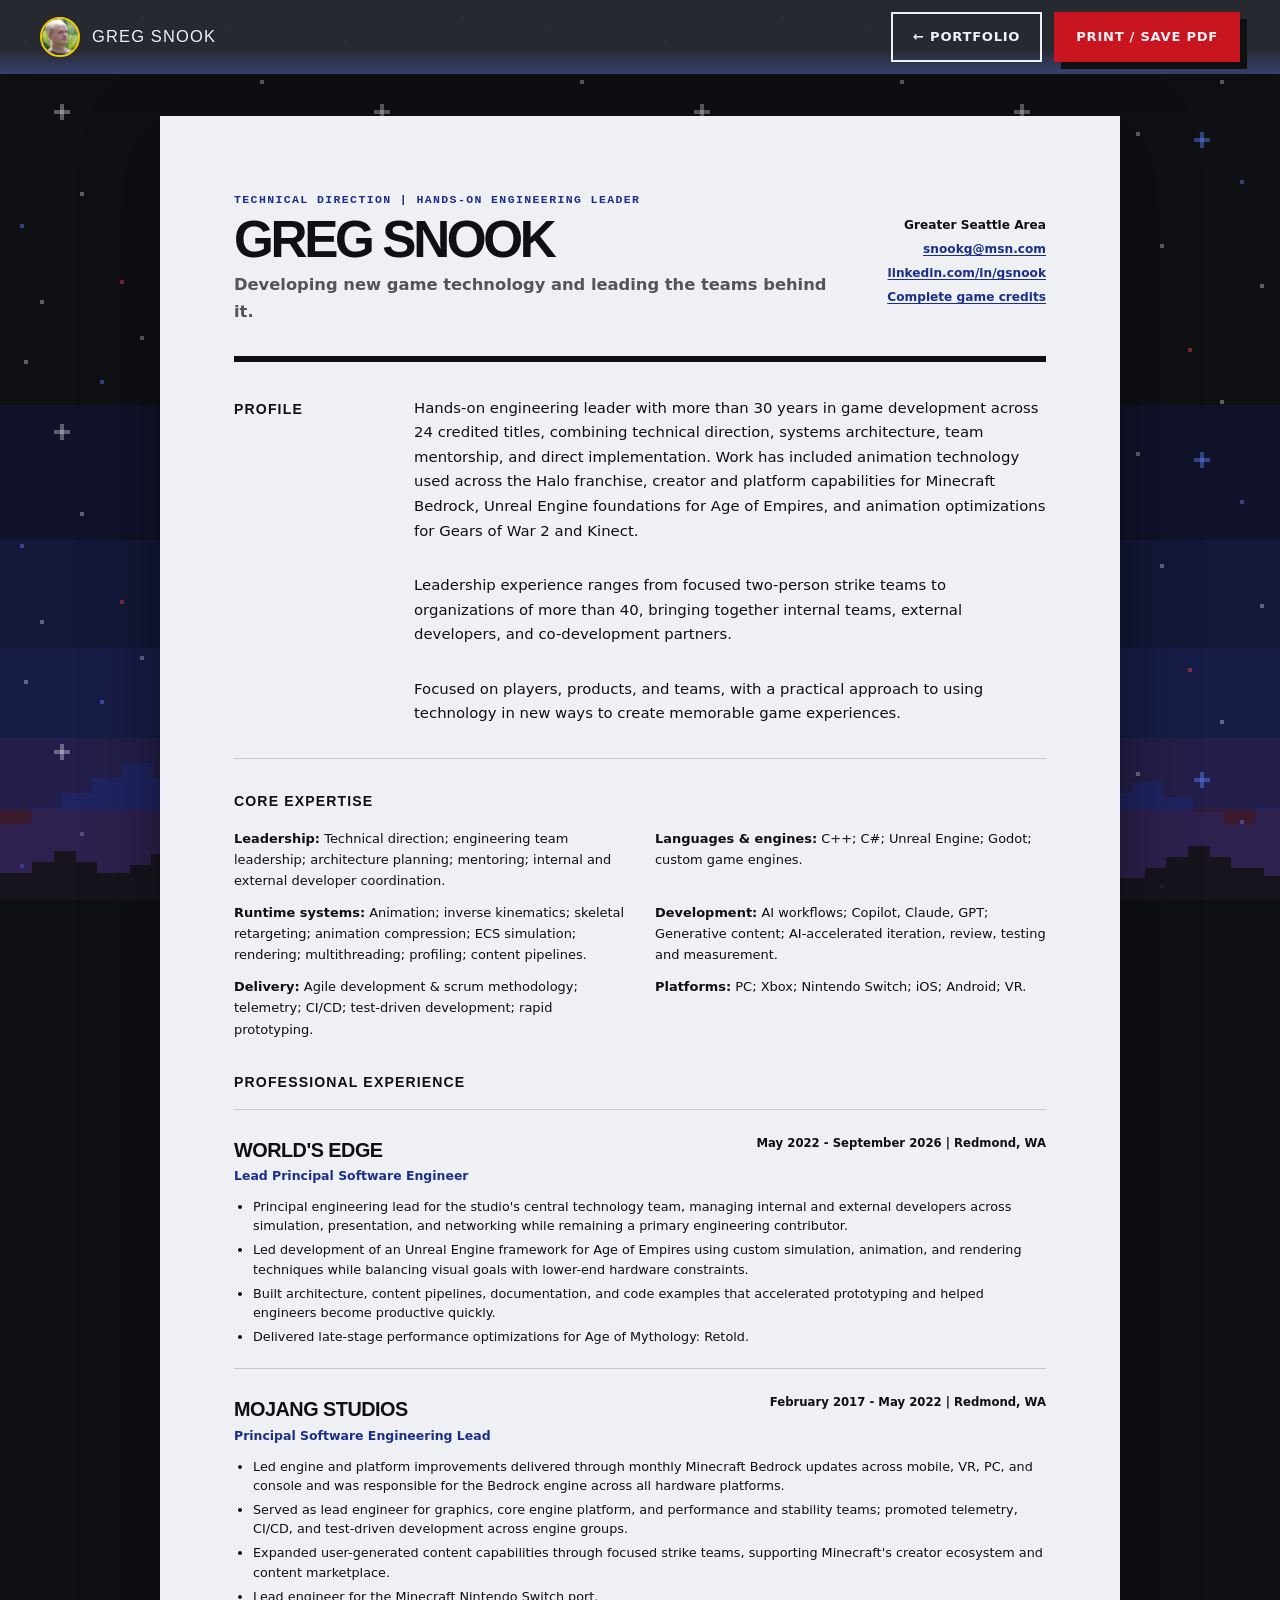
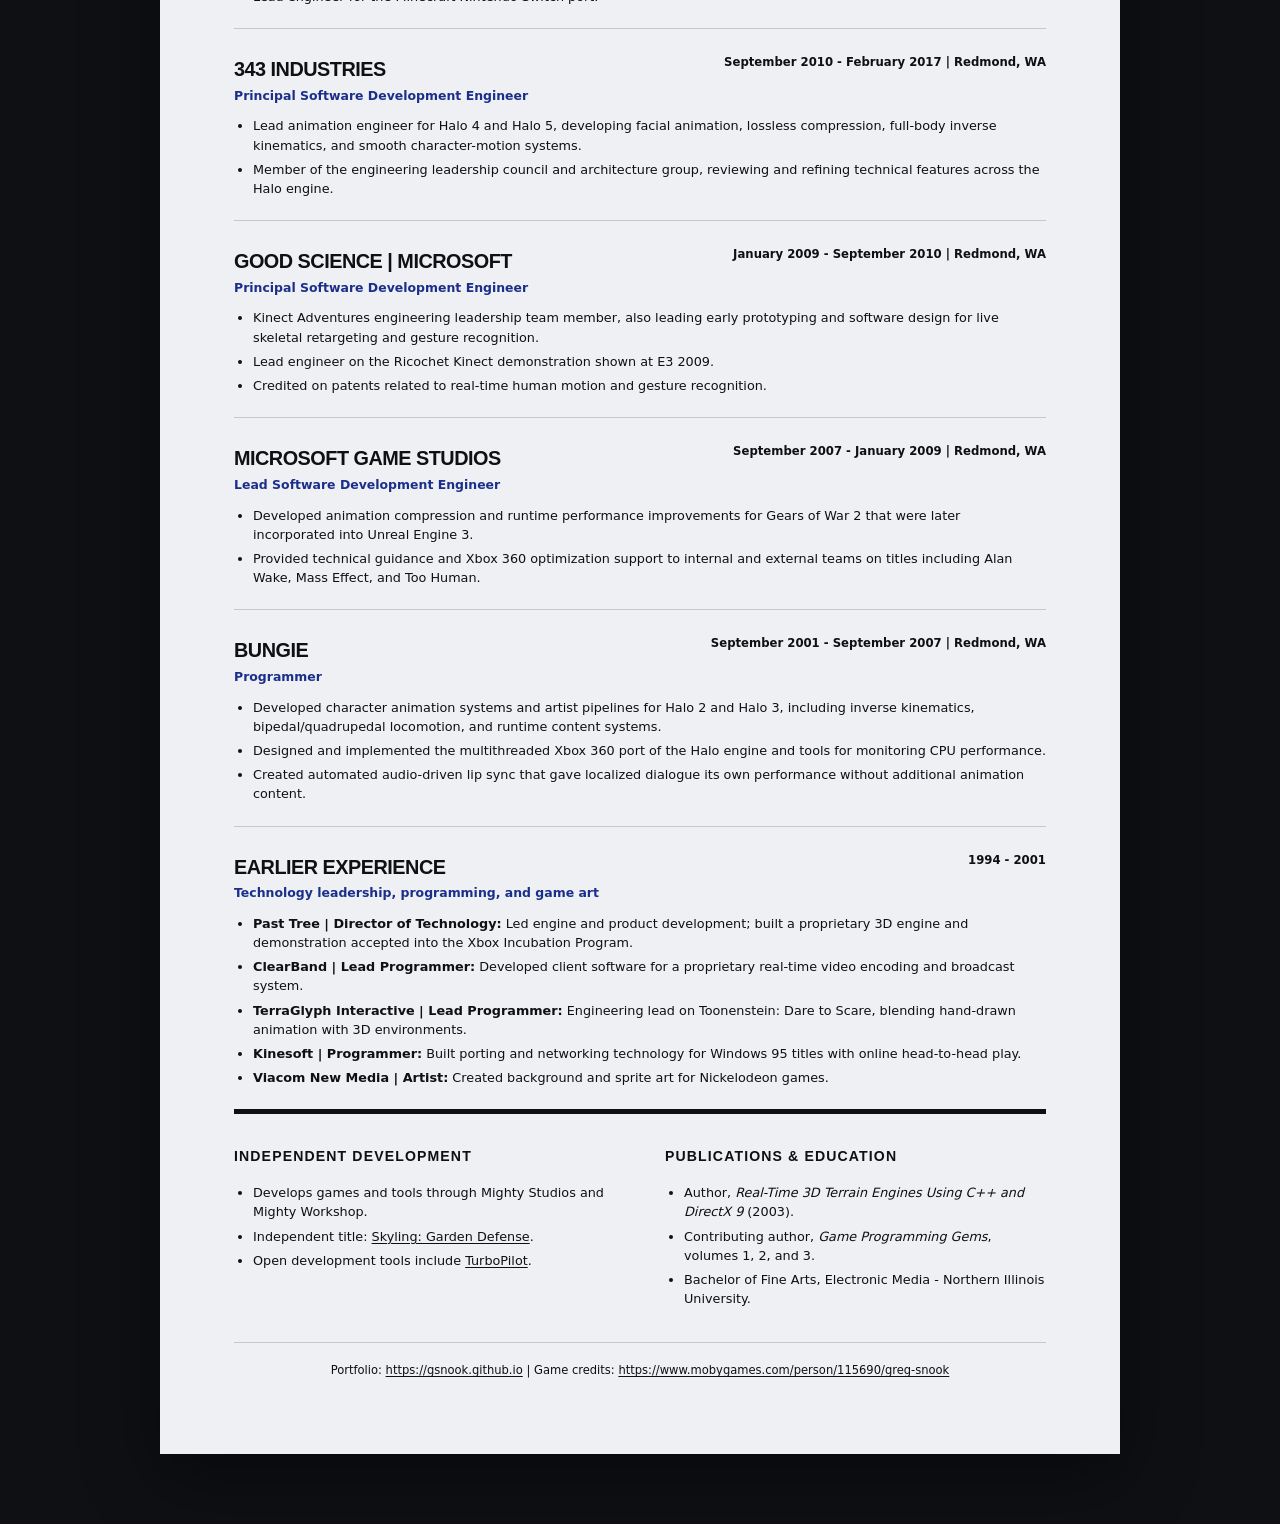
==== commit 3f9f42eb: "Reduced star brightness on background" ====
--- a/resume.html
+++ b/resume.html
@@ -16,7 +16,7 @@
   <meta name="theme-color" content="#111111">
   <title>Resume | Greg Snook</title>
   <link rel="icon" href="assets/gs-mark.svg" type="image/svg+xml">
-  <link rel="stylesheet" href="styles.css?v=b382b8d61fd8">
+  <link rel="stylesheet" href="styles.css?v=da49ed249ff9">
   <script src="site.js" defer></script>
 </head>
 <body class="resume-body">
--- a/styles.css
+++ b/styles.css
@@ -40,7 +40,7 @@
   margin: 0;
   background-color: var(--ink);
   background-image:
-    url("data:image/svg+xml,%3Csvg xmlns='http://www.w3.org/2000/svg' width='160' height='160' shape-rendering='crispEdges'%3E%3Cg fill='%23eef0f4' fill-opacity='.55'%3E%3Crect x='12' y='20' width='2' height='2'/%3E%3Crect x='70' y='8' width='2' height='2'/%3E%3Crect x='130' y='40' width='2' height='2'/%3E%3Crect x='40' y='96' width='2' height='2'/%3E%3Crect x='100' y='122' width='2' height='2'/%3E%3Crect x='150' y='142' width='2' height='2'/%3E%3Crect x='20' y='150' width='2' height='2'/%3E%3Crect x='88' y='66' width='2' height='2'/%3E%3Crect x='30' y='52' width='2' height='8'/%3E%3Crect x='27' y='55' width='8' height='2'/%3E%3C/g%3E%3Cg fill='%235b80ff' fill-opacity='.7'%3E%3Crect x='50' y='30' width='2' height='2'/%3E%3Crect x='140' y='90' width='2' height='2'/%3E%3Crect x='10' y='112' width='2' height='2'/%3E%3Crect x='120' y='66' width='2' height='8'/%3E%3Crect x='117' y='69' width='8' height='2'/%3E%3C/g%3E%3Cg fill='%23ff3d4a' fill-opacity='.7'%3E%3Crect x='114' y='14' width='2' height='2'/%3E%3Crect x='60' y='140' width='2' height='2'/%3E%3C/g%3E%3C/svg%3E"),
+    url("data:image/svg+xml,%3Csvg xmlns='http://www.w3.org/2000/svg' width='160' height='160' shape-rendering='crispEdges'%3E%3Cg fill='%23eef0f4' fill-opacity='.352'%3E%3Crect x='12' y='20' width='2' height='2'/%3E%3Crect x='70' y='8' width='2' height='2'/%3E%3Crect x='130' y='40' width='2' height='2'/%3E%3Crect x='40' y='96' width='2' height='2'/%3E%3Crect x='100' y='122' width='2' height='2'/%3E%3Crect x='150' y='142' width='2' height='2'/%3E%3Crect x='20' y='150' width='2' height='2'/%3E%3Crect x='88' y='66' width='2' height='2'/%3E%3Crect x='30' y='52' width='2' height='8'/%3E%3Crect x='27' y='55' width='8' height='2'/%3E%3C/g%3E%3Cg fill='%235b80ff' fill-opacity='.448'%3E%3Crect x='50' y='30' width='2' height='2'/%3E%3Crect x='140' y='90' width='2' height='2'/%3E%3Crect x='10' y='112' width='2' height='2'/%3E%3Crect x='120' y='66' width='2' height='8'/%3E%3Crect x='117' y='69' width='8' height='2'/%3E%3C/g%3E%3Cg fill='%23ff3d4a' fill-opacity='.448'%3E%3Crect x='114' y='14' width='2' height='2'/%3E%3Crect x='60' y='140' width='2' height='2'/%3E%3C/g%3E%3C/svg%3E"),
     linear-gradient(180deg, #0e1014 0 45%, #10132a 45% 60%, #131838 60% 72%, #181d48 72% 82%, #241f4a 82% 90%, #3a1a2c 90% 100%);
   background-attachment: fixed;
   background-size: 320px 320px, 100% 100%;
